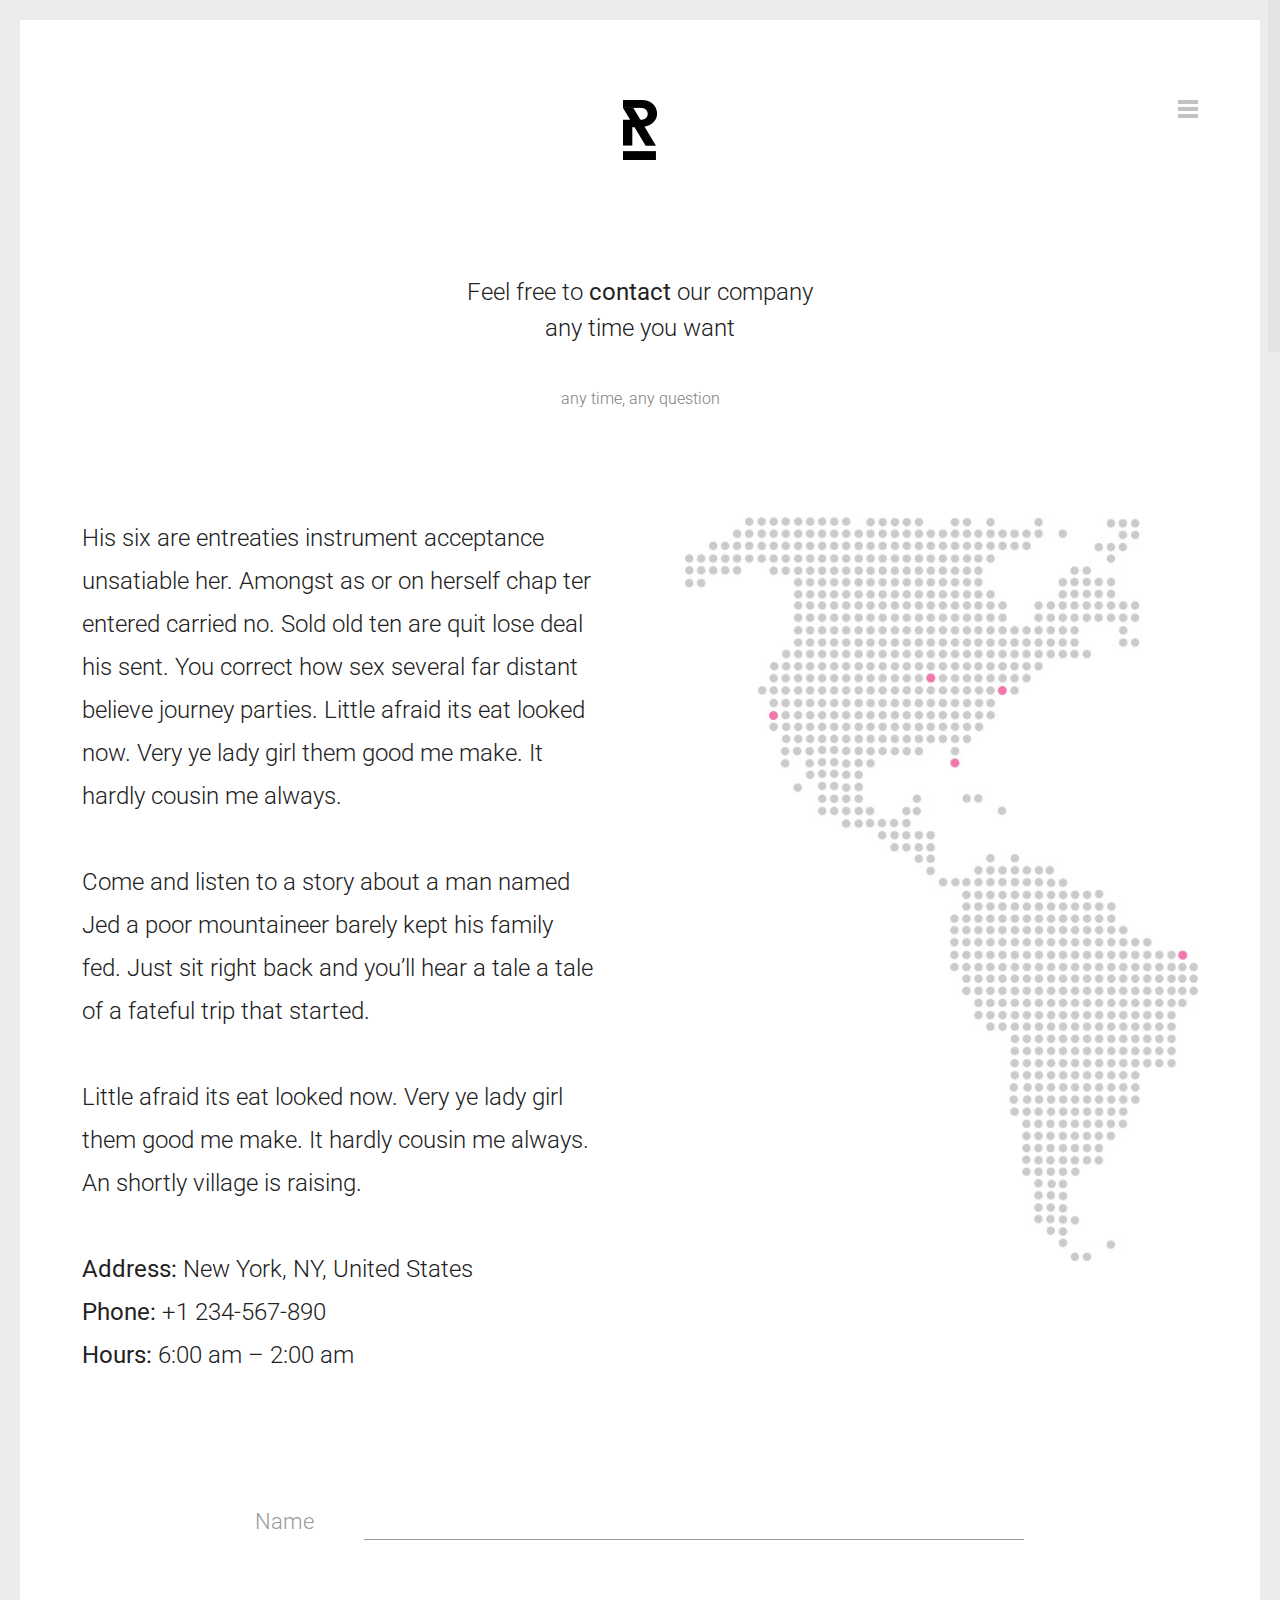
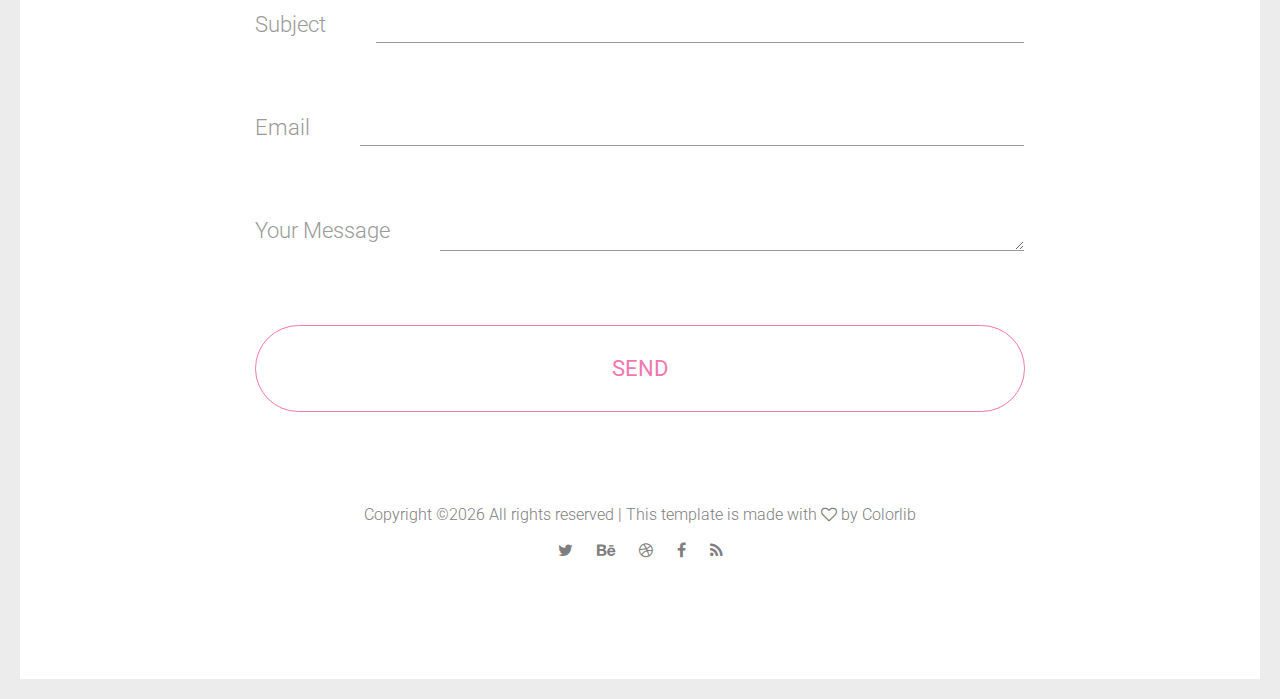
==== contact.html @ 93dea6d3 "First Commit" ====
<!DOCTYPE HTML>
<html lang="en-US">
    <head>
        <title>Reopen - Html Responsive Template</title>
        <meta http-equiv="Content-Type" content="text/html; charset=UTF-8">
        <meta name="description" content="Template by Dry Themes" />
        <meta name="keywords" content="HTML, CSS, JavaScript, PHP" />
        <meta name="author" content="DryThemes" />
        <meta name="viewport" content="width=device-width, initial-scale=1, maximum-scale=1">

        <link rel="shortcut icon" href="images/favicon.png" />    
        <link href='http://fonts.googleapis.com/css?family=Roboto:300,400,400i,700,700i,900%7CMontserrat:400,700%7CPT+Serif' rel='stylesheet' type='text/css'>	
        <link rel="stylesheet" type="text/css"  href='css/clear.css' />
        <link rel="stylesheet" type="text/css"  href='css/common.css' />
        <link rel="stylesheet" type="text/css"  href='css/font-awesome.min.css' />
        <link rel="stylesheet" type="text/css"  href='css/carouFredSel.css' />
        <link rel="stylesheet" type="text/css"  href='css/prettyPhoto.css' />
        <link rel="stylesheet" type="text/css"  href='css/sm-clean.css' />        
        <link rel="stylesheet" type="text/css"  href='style.css' />

        <!--[if lt IE 9]>
                <script src="js/html5shiv.js"></script>                
                <script src="js/respond.min.js"></script>                
        <![endif]-->

    </head>
    <body class="page">

        <table class="doc-loader">
            <tbody>
                <tr>
                    <td>
                        <img src="images/ajax-document-loader.gif" alt="Loading...">                    
                    </td>
                </tr>
            </tbody>
        </table>   



        <div class="menu-wraper center-relative">
            <div class="menu-logo center-text">
                <a href="index.html">
                    <img src="images/reopenDefaultLogo.png" alt="Reopen" />
                </a>               
            </div>
            <nav id="header-main-menu" class="big-menu">
                <ul class="main-menu sm sm-clean">
                    <li>
                        <a href="index.html">Home</a>
                    </li>
                    <li>
                        <a href="about.html">About</a>
                    </li>
                    <li>
                        <a href="story.html">Story</a>
                    </li>
                    <li>
                        <a href="blog.html">Blog</a>
                    </li>
                    <li>
                        <a href="contact.html">Contact</a>
                        <ul class="sub-menu">
                            <li>
                                <a href="contact-map.html">Contact + Map</a>
                            </li>                            
                        </ul>
                    </li>
                    <li>
                        <a href="more.html">More</a>
                    </li>                                        
                </ul>                
            </nav>            
            <div class="clear"></div>
        </div>

        <div class="body-wrapper">           
            <div class="header-holder center-relative relative">
                <div class="header-logo center-text">
                    <a href="index.html">
                        <img src="images/reopenDefaultLogo.png" alt="Reopen WP">
                    </a>               
                </div>
                <div class="toggle-holder absolute">
                    <div id="toggle">
                        <div class="first-menu-line"></div>
                        <div class="second-menu-line"></div>
                        <div class="third-menu-line"></div>
                    </div>
                </div>
                <div class="clear"></div>	
            </div>


            <div id="content" class="site-content">
                <div class="block content-1170 center-relative"> 
                    <h1 class="entry-title">
                        Feel free to <b>contact</b> our company <br> any time you want
                    </h1>
                    <p class="page-desc">any time, any question</p>
                </div>

                <article>
                    <div class="content-1170 center-relative">
                        <div class="one_half ">
                            His six are entreaties instrument acceptance unsatiable her. Amongst as or on herself chap ter entered carried no. Sold old ten are quit lose deal his sent. You correct how sex several far distant believe journey parties. Little afraid its eat looked now. Very ye lady girl them good me make. It hardly cousin me always.
                            <br>
                            <br>
                            <p>Come and listen to a story about a man named Jed a poor mountaineer barely kept his family fed. Just sit right back and you’ll hear a tale a tale of a fateful trip that started.</p>
                            <br>                            
                            <p>Little afraid its eat looked now. Very ye lady girl them good me make. It hardly cousin me always. An shortly village is raising.</p>
                            <br>
                            <p>
                                <b>Address:</b>&nbsp;New York, NY, United States <br>
                                <b>Phone:</b> +1 234-567-890 <br>
                                <b>Hours:</b> 6:00 am – 2:00 am <br>
                            </p>
                        </div>
                        <div class="one_half last col-570">
                            <img src="demo-images/reopen_contact_image01.jpg" alt="" />                            
                        </div>
                        <div class="clear"></div>
                        <br>
                        <br>
                        <div class="contact-form">
                            <p class="custom-text-class">Name</p>
                            <p class="custom-field-class"><input id="name" type="text" name="your-name"></p>                            
                            <p class="custom-text-class">Subject</p>
                            <p class="custom-field-class"><input id="subject" type="text" name="your-subject"></p>
                            <p class="custom-text-class">Email</p>
                            <p class="custom-field-class"><input id="contact-email" type="email" name="your-email"></p>                            
                            <p class="custom-text-class">Your Message</p>
                            <p class="custom-field-class"><textarea id="message" name="your-message"></textarea></p>
                            <p><input type="submit" onClick="SendMail()" value="SEND"></p>                                
                        </div>                      
                    </div>
                </article>
            </div>


            <!--Footer-->

            <footer class="footer">
                <div class="content-970 center-relative">			
                    <ul>
                        <li class="copyright-footer">
                            <!-- Link back to Colorlib can't be removed. Template is licensed under CC BY 3.0. -->
Copyright &copy;<script>document.write(new Date().getFullYear());</script> All rights reserved | This template is made with <i class="fa fa-heart-o" aria-hidden="true"></i> by <a href="https://colorlib.com" target="_blank">Colorlib</a>
<!-- Link back to Colorlib can't be removed. Template is licensed under CC BY 3.0. -->
                        </li>
                        <li class="social-footer">                
                            <a href="#">
                                <span class="fa fa-twitter"></span>
                            </a>
                            <a href="#">
                                <span class="fa fa-behance"></span>
                            </a>
                            <a href="#">
                                <span class="fa fa-dribbble"></span>
                            </a>
                            <a href="#">
                                <span class="fa fa-facebook"></span>
                            </a>
                            <a href="#">
                                <span class="fa fa-rss"></span>
                            </a>
                        </li>            
                    </ul>
                </div>
            </footer>

            <!-- End .body-border -->
        </div>


        <!--Load JavaScript-->
        <script src="js/jquery.js"></script>			                                       
        <script src='js/jquery.fitvids.js'></script>
        <script src='js/jquery.smartmenus.min.js'></script>
        <script src='js/isotope.pkgd.js'></script>
        <script src='js/imagesloaded.pkgd.js'></script>        
        <script src='js/isotope.pkgd.js'></script>        
        <script src='js/jquery.carouFredSel-6.0.0-packed.js'></script>
        <script src='js/jquery.mousewheel.min.js'></script>
        <script src='js/jquery.touchSwipe.min.js'></script>
        <script src='js/jquery.easing.1.3.js'></script>
        <script src='js/imagesloaded.pkgd.js'></script>
        <script src='js/jquery.prettyPhoto.js'></script>
        <script src='js/jquery.nicescroll.min.js'></script>
        <script src='js/main.js'></script>
    </body>
</html>
---- css/clear.css ----
html, body, div, span, object, iframe,
h1, h2, h3, h4, h5, h6, p, blockquote, pre,
abbr, address, cite, code,
del, dfn, em, img, ins, kbd, q, samp,
small, strong, sub, sup, var,
b, i, ol, ul, li,
fieldset, form, label, legend,
table, caption, tbody, tfoot, thead, tr, th, td,
article, aside, canvas, details, figcaption, figure, 
footer, header, hgroup, menu, nav, section, summary,
time, mark, audio, video {
    margin:0;
    padding:0;
    border:0;
    outline: none;
    font-size:100%;
    vertical-align:baseline;
    background:transparent;
}

body {
    line-height:1;
}

article,aside,details,figcaption,figure,
footer,header,hgroup,menu,nav,section { 
    display:block;
}

nav ul,ul,ol {
    list-style:none;
}

blockquote, q {
    quotes:none;
}

blockquote:before, blockquote:after,
q:before, q:after {
    content:'';
    content:none;
}

a {
    margin:0;
    padding:0;
    font-size:100%;
	outline: none;
    vertical-align:baseline;
    background:transparent;
}

ins {
    background-color:#ff9;
    color:#000;
    text-decoration:none;
}

mark {
    background-color:#ff9;
    color:#000; 
    font-style:italic;
    font-weight:bold;
}

del {
    text-decoration: line-through;
}

abbr[title], dfn[title] {
    border-bottom:1px dotted;
    cursor:help;
}

table {
    border-collapse:collapse;
    border-spacing:0;
}

hr {
    display:block;
    height:1px;
    border:0;   
    border-top:1px solid #cccccc;
    margin:1em 0;
    padding:0;
}

input, select {
    vertical-align:middle;
}

input:focus, textarea:focus
{
    outline: none;
}
---- css/common.css ----
.block
{
    display: block;
}
.hidden
{
    display: none;
}
.clear
{
    clear: both;
}
.left
{
    float: left;
}
.right
{
    float: right;
}
.line-height
{
    line-height: 0;
}
.clear-right
{
    clear: right;
}
.clear-left
{
    clear: left;
}
.center-relative
{
    margin-left: auto;
    margin-right: auto;
}
.center-absolute
{
    left: 50%;
}
.center-text
{
    text-align: center !important;
}
.text-left
{
    text-align: left;
}
.text-right
{
    text-align: right;
}
.absolute
{
    position: absolute;
}
.fixed
{
    position: fixed;
}
.relative
{
    position: relative;
}
.margin-0, .margin-0 img
{
    margin: 0 !important;
    line-height: 0;
}
.top-0
{
    margin-top: 0 !important;
}
.top-5
{
    margin-top: 5px !important;	
}
.top-10
{
    margin-top: 10px;	
}
.top-15
{
    margin-top: 15px;	
}
.top-20
{
    margin-top: 20px;
}
.top-25
{
    margin-top: 25px;	
}
.top-30
{
    margin-top: 30px;	
}
.top-50
{
    margin-top: 50px;	
}
.top-60
{
    margin-top: 60px;	
}
.top-70
{
    margin-top: 70px;	
}
.top-75
{
    margin-top: 75px;	
}
.top-80
{
    margin-top: 80px;
}
.top-100
{
    margin-top: 100px;	
}
.top-105
{
    margin-top: 105px;	
}
.top-120
{
    margin-top: 120px;
}
.top-150
{
    margin-top: 150px;	
}
.top-200
{
    margin-top: 200px;	
}
.top-negative-30
{
    margin-top: -30px;
}
.left-35
{
    margin-left:35px;
}
.right-35
{
    margin-right:35px;
}
.bottom-0
{
    margin-bottom: 0 !important;
}
.bottom-10
{
    margin-bottom: 10px !important;
}
.bottom-20
{
    margin-bottom: 20px !important;
}
.bottom-25
{
    margin-bottom: 25px !important;
}
.bottom-30
{
    margin-bottom: 30px !important;
}
.bottom-50
{
    margin-bottom: 50px !important;
}
.bottom-100
{
    margin-bottom: 100px !important;
}
.bottom-150
{
    margin-bottom: 150px !important;
}
.bottom-200
{
    margin-bottom: 200px !important;
}
.width-25
{
    width: 25%;
}
.width-50
{
    width: 50%;
}
.width-75
{
    width: 75%;
}
.width-85
{
    width: 85%;
}
.width-100
{
    width: 100%;
}
.sticky
{
    font-size: 100%;
}
blockquote
{
    margin-top: 90px;
    margin-bottom: 50px;
    font-size: 24px;
    line-height: 44px;
    color: #b5b5b5;
    font-weight: 400;
    position: relative;
    z-index: 2;
}
blockquote:before 
{
    content: "\201C";
    font-size: 250px;
    line-height: 0;
    font-family: Arial, sans-serif;
    color: #f4f4f4;
    position: absolute;
    top: 27px;
    left: -85px;
    z-index: 1;
    font-weight: 900;
}
blockquote.inline-blockquote
{
    width: 480px;
    float: left;
    margin-left: -80px;
    margin-right: 100px; 
    margin-top: 70px;
}
blockquote p
{
    position: relative;
    z-index: 2;
}
.wrap-blockquote
{
    display: inline;
}
address
{
    font-size: 32px;
    line-height: 50px;
    font-style: normal;
}
iframe
{
    width: 100%;
}
a.button
{
    display: inline-block;
    color: #f277ae;
    border: 1px solid #f277ae;
    text-align: center;
    padding-bottom: 15px;
    padding-top: 12px;
    padding-left: 50px;
    padding-right: 50px;
    cursor: pointer;
    margin-bottom: 25px;
    vertical-align: middle;
    text-decoration: none;
    border-radius: 50px;
    font-size: 22px;
    transition: all .2s linear;
}
a.button:active
{
    position: relative;
    top: 1px;	
}
a.button:hover
{
    color: white;
    background-color: #f277ae;
}
h1,h2,h3,h4,h5,h6
{
    padding: 20px 0;
}
h1
{
    font-size: 38px;
    line-height: 38px;    
}
h2
{
    font-size: 34px;    
    line-height: 34px;    
}
h3
{
    font-size: 32px;  
    line-height: 32px;    
}
h4
{
    font-size: 30px;    
}
h5
{
    font-size: 28px;   
}
h6
{
    font-size: 26px;    
}
em
{
    font-style: italic;
}
ol
{
    list-style-type: decimal;
}
pre
{
    word-wrap: break-word;
}
.single-content table, .single-content th, .single-content td, .page-content table, .page-content th, .page-content td
{
    border:1px solid black;
    padding: 10px;
    vertical-align: middle;
}
sup
{
    vertical-align: super;
    font-size: smaller;
}
sub
{
    vertical-align: sub;
    font-size: smaller;
}
.single-content ol
{
    display: block;
    list-style-type: decimal;
    margin: 0 0 14px 17px;
}
.single-content ul
{
    display: block;
    list-style-type: disc;
    margin: 0 0 14px 17px;
}

/* COLUMNS */

.one,  .one_half,  .one_third,  .two_third,  .three_fourth, 
.one_fourth{
    margin-right: 170px;
    float: left;
    position: relative;
    margin-bottom: 30px;
}
.last{
    margin-right: 0 !important;
    clear: right;
}
.one{
    float: none;
    display: block;
    clear: both;
    margin-right: 0;
}
.one_half{
    width: 500px;
}
.one_third{
    width: 276px;
}
.two_third{
    width: 723px;
}
.one_fourth{
    width: 165px;
}
.three_fourth{
    width: 835px;
}
.col-570
{
    width: 570px;
    margin-right: 100px;
}
.last.col-570
{
    margin-left: -70px;
}

.one img,  .one_half img,  .one_third img,  .two_third img, 
.three_fourth img,  .one_fourth img{
    max-width: 100%;
    height: auto;
    max-height: 100%;
    width: auto;	
}

.one_half.margin-0{
    width: 50%;
}
.one_third.margin-0{
    width: 33.333333333%;
}
.two_third.margin-0{
    width: 66.666666666%;
}
.one_fourth.margin-0{
    width: 25%;
}
.three_fourth.margin-0{
    width: 75%;
}

/* MENU */

/* Mobile first layout SmartMenus Core CSS (it's not recommended editing these rules)
   You need this once per page no matter how many menu trees or different themes you use.
-------------------------------------------------------------------------------------------*/

.sm,.sm ul,.sm li{display:block;list-style:none;margin:0;padding:0;line-height:normal;direction:ltr;-webkit-tap-highlight-color:rgba(0,0,0,0);}
.sm-rtl,.sm-rtl ul,.sm-rtl li{direction:rtl;text-align:right;}
.sm>li>h1,.sm>li>h2,.sm>li>h3,.sm>li>h4,.sm>li>h5,.sm>li>h6{margin:0;padding:0;}
.sm ul{display:none;}
.sm li,.sm a{position:relative;}
.sm a{display:block;}
.sm a.disabled{cursor:not-allowed;}
.sm:after{content:"\00a0";display:block;height:0;font:0px/0 serif;clear:both;visibility:hidden;overflow:hidden;}
.sm,.sm *,.sm *:before,.sm *:after{-moz-box-sizing:border-box;-webkit-box-sizing:border-box;box-sizing:border-box;}




/* WP DEFAULT CLASSES */

.alignnone {
    margin: 5px 20px 20px 0;
}

.aligncenter,
div.aligncenter {
    display: block;
    margin: 5px auto 5px auto;
}

.alignright {
    float:right;
    margin: 5px 0 20px 20px;
}

.alignleft {
    float: left;
    margin: 5px 20px 20px 0;
}

.aligncenter {
    display: block;
    margin: 5px auto 5px auto;
}

a img.alignright {
    float: right;
    margin: 5px 0 20px 20px;
}

a img.alignnone {
    margin: 20px 0px;
}

a img.alignleft {
    float: left;
    margin: 5px 20px 20px 0;
}

a img.aligncenter {
    display: block;
    margin-left: auto;
    margin-right: auto
}

.wp-caption {
    max-width: 100%;
}

.wp-caption.alignnone {
    margin: 20px 0px;
}

.wp-caption.alignleft {
    margin: 5px 20px 20px 0;
    text-align: left;
}

.wp-caption.alignright {
    margin: 5px 0 20px 20px;
    text-align: right;
}

.wp-caption img {
    width: auto;
    height: auto;
    max-width: 100%;
    max-height: 100%;
}

.wp-caption p.wp-caption-text {
    font-size: 11px;
    line-height: 17px;
    margin: 0;
    padding: 0 4px 5px;
    text-align: right;
}
.gallery-caption
{
    font-size: 100%;
}
.bypostauthor
{
    font-size: 100%;
}
/* Text meant only for screen readers. */
.screen-reader-text {
    clip: rect(1px, 1px, 1px, 1px);
    position: absolute !important;
    height: 1px;
    width: 1px;
    overflow: hidden;
}

.screen-reader-text:focus {
    background-color: #f1f1f1;
    border-radius: 3px;
    box-shadow: 0 0 2px 2px rgba(0, 0, 0, 0.6);
    clip: auto !important;
    color: #21759b;
    display: block;
    font-size: 14px;
    font-size: 0.875rem;
    font-weight: bold;
    height: auto;
    left: 5px;
    line-height: normal;
    padding: 15px 23px 14px;
    text-decoration: none;
    top: 5px;
    width: auto;
    z-index: 100000; /* Above WP toolbar. */
}
---- css/carouFredSel.css ----
.list_carousel.responsive {	
    margin-left: 0;
    width: 91%;
}
.list_carousel ul {
    margin: 0;
    padding: 0;
    list-style: none;
    display: block;
}
.list_carousel li {
    text-align: center;		
    padding: 0;
    display: block;
    float: left;
    position: relative;
}	
.list_carousel li img{
    width: 100% !important;
    height: auto !important;
    max-width: none !important;
    max-height: none !important;
}
a.image_slider_prev{background-image: url(../images/navigation_arrows_left.png); width: 105px; height: 90px; z-index: 2;}
a.image_slider_prev:hover{background-position: 0 -90px;}
a.image_slider_next{background-image: url(../images/navigation_arrows_right.png); width: 105px; height: 90px; z-index: 2;}
a.image_slider_next:hover{background-position: 0 -90px;}
.carousel_pagination {margin-top: 50px; margin-bottom: 50px; margin-left: 160px;}
.carousel_pagination a {margin: 0 0 0 5px; float: left; transition: background-color .2s linear}
.carousel_pagination a:first-child {margin: 0;}
.carousel_pagination a {width: 18px; height: 18px; border-radius: 90%; display: block; cursor: pointer; text-indent: -9999px;}
.caroufredsel_wrapper{z-index: 1 !important; margin-top: 0 !important; margin-left: 0 !important;}
---- css/prettyPhoto.css ----
/* ------------------------------------------------------------------------
        This you can edit.
------------------------------------------------------------------------- */

/* ----------------------------------
        Default Theme
----------------------------------- */

div.pp_default .pp_top,
div.pp_default .pp_top .pp_middle,
div.pp_default .pp_top .pp_left,
div.pp_default .pp_top .pp_right,
div.pp_default .pp_bottom,
div.pp_default .pp_bottom .pp_left,
div.pp_default .pp_bottom .pp_middle,
div.pp_default .pp_bottom .pp_right { height: 13px; }

div.pp_default .pp_content .ppt { color: #f8f8f8; }
div.pp_default .pp_content_container .pp_left { padding-left: 13px; }
div.pp_default .pp_content_container .pp_right { padding-right: 13px; }
/*div.pp_default .pp_content { background-color: #fff; }*/
div.pp_default .pp_next:hover { background: url(../images/prettyPhoto/default/sprite_next.png) center right  no-repeat; cursor: pointer; } /* Next button */
div.pp_default .pp_previous:hover { background: url(../images/prettyPhoto/default/sprite_prev.png) center left no-repeat; cursor: pointer; } /* Previous button */
div.pp_default .pp_expand { background: url(../images/prettyPhoto/default/sprite.png) 0 -29px no-repeat; cursor: pointer; width: 28px; height: 28px; display: none !important; } /* Expand button */
div.pp_default .pp_expand:hover { background: url(../images/prettyPhoto/default/sprite.png) 0 -56px no-repeat; cursor: pointer; } /* Expand button hover */
div.pp_default .pp_contract { background: url(../images/prettyPhoto/default/sprite.png) 0 -84px no-repeat; cursor: pointer; width: 28px; height: 28px; } /* Contract button */
div.pp_default .pp_contract:hover { background: url(../images/prettyPhoto/default/sprite.png) 0 -113px no-repeat; cursor: pointer; } /* Contract button hover */
div.pp_default .pp_close { width: 30px; height: 30px; cursor: pointer; } /* Close button */
div.pp_default #pp_full_res .pp_inline { color: #000; background-color: white; padding: 30px; } 
.pp_inline img {max-width: 100%; max-height: 100%; width: auto; height: auto;}
div.pp_default .pp_gallery ul li a { background: url(../images/prettyPhoto/default/default_thumb.png) center center #f8f8f8; border:1px solid #aaa; }
div.pp_default .pp_gallery ul li a:hover,
div.pp_default .pp_gallery ul li.selected a { border-color: #fff; }
div.pp_default .pp_social { margin-top: 7px;}

div.pp_default .pp_gallery a.pp_arrow_previous,
div.pp_default .pp_gallery a.pp_arrow_next { position: static; left: auto; }
div.pp_default .pp_nav .pp_play,
div.pp_default .pp_nav .pp_pause { background: url(../images/prettyPhoto/default/sprite.png) -51px 1px no-repeat; height:30px; width:30px; }
div.pp_default .pp_nav .pp_pause { background-position: -51px -29px; }
div.pp_default .pp_details { position: relative; }
div.pp_default a.pp_arrow_previous,
div.pp_default a.pp_arrow_next { height: 26px;  margin: -4px 0 0 0; width: 20px; }
div.pp_default a.pp_arrow_next { left: 52px;} /* The next arrow in the bottom nav */
div.pp_default .pp_content_container .pp_details { margin-top: 5px; }
div.pp_default .pp_nav { clear: none; height: 30px; width: 110px; position: relative; }
div.pp_default .pp_nav .currentTextHolder{ font-family: Georgia; font-style: italic; color:#999; font-size: 11px; left: 75px; line-height: 25px; margin: 0; padding: 0 0 0 10px; position: absolute; top: 2px; }

div.pp_default .pp_close:hover, div.pp_default .pp_nav .pp_play:hover, div.pp_default .pp_nav .pp_pause:hover, div.pp_default .pp_arrow_next:hover, div.pp_default .pp_arrow_previous:hover { opacity:0.7; }

div.pp_default .pp_description{ font-size: 11px; font-weight: bold; line-height: 14px; margin: 5px 50px 5px 0; }


div.pp_default .pp_loaderIcon { background: url(../images/prettyPhoto/default/loader.gif) center center no-repeat; background-color: white;} /* Loader icon */


/* ----------------------------------
        Light Rounded Theme
----------------------------------- */


div.light_rounded .pp_top .pp_left { background: url(../images/prettyPhoto/light_rounded/sprite.png) -88px -53px no-repeat; } /* Top left corner */
div.light_rounded .pp_top .pp_middle { background: #fff; } /* Top pattern/color */
div.light_rounded .pp_top .pp_right { background: url(../images/prettyPhoto/light_rounded/sprite.png) -110px -53px no-repeat; } /* Top right corner */

div.light_rounded .pp_content .ppt { color: #000; }
div.light_rounded .pp_content_container .pp_left,
div.light_rounded .pp_content_container .pp_right { background: #fff; }
div.light_rounded .pp_content { background-color: #fff; } /* Content background */
div.light_rounded .pp_next:hover { background: url(../images/prettyPhoto/light_rounded/btnNext.png) center right  no-repeat; cursor: pointer; } /* Next button */
div.light_rounded .pp_previous:hover { background: url(../images/prettyPhoto/light_rounded/btnPrevious.png) center left no-repeat; cursor: pointer; } /* Previous button */
div.light_rounded .pp_expand { background: url(../images/prettyPhoto/light_rounded/sprite.png) -31px -26px no-repeat; cursor: pointer; } /* Expand button */
div.light_rounded .pp_expand:hover { background: url(../images/prettyPhoto/light_rounded/sprite.png) -31px -47px no-repeat; cursor: pointer; } /* Expand button hover */
div.light_rounded .pp_contract { background: url(../images/prettyPhoto/light_rounded/sprite.png) 0 -26px no-repeat; cursor: pointer; } /* Contract button */
div.light_rounded .pp_contract:hover { background: url(../images/prettyPhoto/light_rounded/sprite.png) 0 -47px no-repeat; cursor: pointer; } /* Contract button hover */
div.light_rounded .pp_close { width: 75px; height: 22px; background: url(../images/prettyPhoto/light_rounded/sprite.png) -1px -1px no-repeat; cursor: pointer; } /* Close button */
div.light_rounded .pp_details { position: relative; }
div.light_rounded .pp_description { margin-right: 85px; }
div.light_rounded #pp_full_res .pp_inline { color: #000; } 
div.light_rounded .pp_gallery a.pp_arrow_previous,
div.light_rounded .pp_gallery a.pp_arrow_next { margin-top: 12px !important; }
div.light_rounded .pp_nav .pp_play { background: url(../images/prettyPhoto/light_rounded/sprite.png) -1px -100px no-repeat; height: 15px; width: 14px; }
div.light_rounded .pp_nav .pp_pause { background: url(../images/prettyPhoto/light_rounded/sprite.png) -24px -100px no-repeat; height: 15px; width: 14px; }

div.light_rounded .pp_arrow_previous { background: url(../images/prettyPhoto/light_rounded/sprite.png) 0 -71px no-repeat; } /* The previous arrow in the bottom nav */
div.light_rounded .pp_arrow_previous.disabled { background-position: 0 -87px; cursor: default; }
div.light_rounded .pp_arrow_next { background: url(../images/prettyPhoto/light_rounded/sprite.png) -22px -71px no-repeat; } /* The next arrow in the bottom nav */
div.light_rounded .pp_arrow_next.disabled { background-position: -22px -87px; cursor: default; }

div.light_rounded .pp_bottom .pp_left { background: url(../images/prettyPhoto/light_rounded/sprite.png) -88px -80px no-repeat; } /* Bottom left corner */
div.light_rounded .pp_bottom .pp_middle { background: #fff; } /* Bottom pattern/color */
div.light_rounded .pp_bottom .pp_right { background: url(../images/prettyPhoto/light_rounded/sprite.png) -110px -80px no-repeat; } /* Bottom right corner */

div.light_rounded .pp_loaderIcon { background: url(../images/prettyPhoto/light_rounded/loader.gif) center center no-repeat; } /* Loader icon */

/* ----------------------------------
        Dark Rounded Theme
----------------------------------- */

div.dark_rounded .pp_top .pp_left { background: url(../images/prettyPhoto/dark_rounded/sprite.png) -88px -53px no-repeat; } /* Top left corner */
div.dark_rounded .pp_top .pp_middle { background: url(../images/prettyPhoto/dark_rounded/contentPattern.png) top left repeat; } /* Top pattern/color */
div.dark_rounded .pp_top .pp_right { background: url(../images/prettyPhoto/dark_rounded/sprite.png) -110px -53px no-repeat; } /* Top right corner */

div.dark_rounded .pp_content_container .pp_left { background: url(../images/prettyPhoto/dark_rounded/contentPattern.png) top left repeat-y; } /* Left Content background */
div.dark_rounded .pp_content_container .pp_right { background: url(../images/prettyPhoto/dark_rounded/contentPattern.png) top right repeat-y; } /* Right Content background */
div.dark_rounded .pp_content { background: url(../images/prettyPhoto/dark_rounded/contentPattern.png) top left repeat; } /* Content background */
div.dark_rounded .pp_next:hover { background: url(../images/prettyPhoto/dark_rounded/btnNext.png) center right  no-repeat; cursor: pointer; } /* Next button */
div.dark_rounded .pp_previous:hover { background: url(../images/prettyPhoto/dark_rounded/btnPrevious.png) center left no-repeat; cursor: pointer; } /* Previous button */
div.dark_rounded .pp_expand { background: url(../images/prettyPhoto/dark_rounded/sprite.png) -31px -26px no-repeat; cursor: pointer; } /* Expand button */
div.dark_rounded .pp_expand:hover { background: url(../images/prettyPhoto/dark_rounded/sprite.png) -31px -47px no-repeat; cursor: pointer; } /* Expand button hover */
div.dark_rounded .pp_contract { background: url(../images/prettyPhoto/dark_rounded/sprite.png) 0 -26px no-repeat; cursor: pointer; } /* Contract button */
div.dark_rounded .pp_contract:hover { background: url(../images/prettyPhoto/dark_rounded/sprite.png) 0 -47px no-repeat; cursor: pointer; } /* Contract button hover */
div.dark_rounded .pp_close { width: 75px; height: 22px; background: url(../images/prettyPhoto/dark_rounded/sprite.png) -1px -1px no-repeat; cursor: pointer; } /* Close button */
div.dark_rounded .pp_details { position: relative; }
div.dark_rounded .pp_description { margin-right: 85px; }
div.dark_rounded .currentTextHolder { color: #c4c4c4; }
div.dark_rounded .pp_description { color: #fff; }
div.dark_rounded #pp_full_res .pp_inline { color: #fff; }
div.dark_rounded .pp_gallery a.pp_arrow_previous,
div.dark_rounded .pp_gallery a.pp_arrow_next { margin-top: 12px !important; }
div.dark_rounded .pp_nav .pp_play { background: url(../images/prettyPhoto/dark_rounded/sprite.png) -1px -100px no-repeat; height: 15px; width: 14px; }
div.dark_rounded .pp_nav .pp_pause { background: url(../images/prettyPhoto/dark_rounded/sprite.png) -24px -100px no-repeat; height: 15px; width: 14px; }

div.dark_rounded .pp_arrow_previous { background: url(../images/prettyPhoto/dark_rounded/sprite.png) 0 -71px no-repeat; } /* The previous arrow in the bottom nav */
div.dark_rounded .pp_arrow_previous.disabled { background-position: 0 -87px; cursor: default; }
div.dark_rounded .pp_arrow_next { background: url(../images/prettyPhoto/dark_rounded/sprite.png) -22px -71px no-repeat; } /* The next arrow in the bottom nav */
div.dark_rounded .pp_arrow_next.disabled { background-position: -22px -87px; cursor: default; }

div.dark_rounded .pp_bottom .pp_left { background: url(../images/prettyPhoto/dark_rounded/sprite.png) -88px -80px no-repeat; } /* Bottom left corner */
div.dark_rounded .pp_bottom .pp_middle { background: url(../images/prettyPhoto/dark_rounded/contentPattern.png) top left repeat; } /* Bottom pattern/color */
div.dark_rounded .pp_bottom .pp_right { background: url(../images/prettyPhoto/dark_rounded/sprite.png) -110px -80px no-repeat; } /* Bottom right corner */

div.dark_rounded .pp_loaderIcon { background: url(../images/prettyPhoto/dark_rounded/loader.gif) center center no-repeat; } /* Loader icon */


/* ----------------------------------
        Dark Square Theme
----------------------------------- */

div.dark_square .pp_left ,
div.dark_square .pp_middle,
div.dark_square .pp_right,
div.dark_square .pp_content { background: #000; }

div.dark_square .currentTextHolder { color: #c4c4c4; }
div.dark_square .pp_description { color: #fff; }
div.dark_square .pp_loaderIcon { background: url(../images/prettyPhoto/dark_square/loader.gif) center center no-repeat; } /* Loader icon */

div.dark_square .pp_expand { background: url(../images/prettyPhoto/dark_square/sprite.png) -31px -26px no-repeat; cursor: pointer; } /* Expand button */
div.dark_square .pp_expand:hover { background: url(../images/prettyPhoto/dark_square/sprite.png) -31px -47px no-repeat; cursor: pointer; } /* Expand button hover */
div.dark_square .pp_contract { background: url(../images/prettyPhoto/dark_square/sprite.png) 0 -26px no-repeat; cursor: pointer; } /* Contract button */
div.dark_square .pp_contract:hover { background: url(../images/prettyPhoto/dark_square/sprite.png) 0 -47px no-repeat; cursor: pointer; } /* Contract button hover */
div.dark_square .pp_close { width: 75px; height: 22px; background: url(../images/prettyPhoto/dark_square/sprite.png) -1px -1px no-repeat; cursor: pointer; } /* Close button */
div.dark_square .pp_details { position: relative; }
div.dark_square .pp_description { margin: 0 85px 0 0; }
div.dark_square #pp_full_res .pp_inline { color: #fff; }
div.dark_square .pp_gallery a.pp_arrow_previous,
div.dark_square .pp_gallery a.pp_arrow_next { margin-top: 12px !important; }
div.dark_square .pp_nav { clear: none; }
div.dark_square .pp_nav .pp_play { background: url(../images/prettyPhoto/dark_square/sprite.png) -1px -100px no-repeat; height: 15px; width: 14px; }
div.dark_square .pp_nav .pp_pause { background: url(../images/prettyPhoto/dark_square/sprite.png) -24px -100px no-repeat; height: 15px; width: 14px; }

div.dark_square .pp_arrow_previous { background: url(../images/prettyPhoto/dark_square/sprite.png) 0 -71px no-repeat; } /* The previous arrow in the bottom nav */
div.dark_square .pp_arrow_previous.disabled { background-position: 0 -87px; cursor: default; }
div.dark_square .pp_arrow_next { background: url(../images/prettyPhoto/dark_square/sprite.png) -22px -71px no-repeat; } /* The next arrow in the bottom nav */
div.dark_square .pp_arrow_next.disabled { background-position: -22px -87px; cursor: default; }

div.dark_square .pp_next:hover { background: url(../images/prettyPhoto/dark_square/btnNext.png) center right  no-repeat; cursor: pointer; } /* Next button */
div.dark_square .pp_previous:hover { background: url(../images/prettyPhoto/dark_square/btnPrevious.png) center left no-repeat; cursor: pointer; } /* Previous button */


/* ----------------------------------
        Light Square Theme
----------------------------------- */

div.light_square .pp_left ,
div.light_square .pp_middle,
div.light_square .pp_right,
div.light_square .pp_content { background: #fff; }

div.light_square .pp_content .ppt { color: #000; }
div.light_square .pp_expand { background: url(../images/prettyPhoto/light_square/sprite.png) -31px -26px no-repeat; cursor: pointer; } /* Expand button */
div.light_square .pp_expand:hover { background: url(../images/prettyPhoto/light_square/sprite.png) -31px -47px no-repeat; cursor: pointer; } /* Expand button hover */
div.light_square .pp_contract { background: url(../images/prettyPhoto/light_square/sprite.png) 0 -26px no-repeat; cursor: pointer; } /* Contract button */
div.light_square .pp_contract:hover { background: url(../images/prettyPhoto/light_square/sprite.png) 0 -47px no-repeat; cursor: pointer; } /* Contract button hover */
div.light_square .pp_close { width: 75px; height: 22px; background: url(../images/prettyPhoto/light_square/sprite.png) -1px -1px no-repeat; cursor: pointer; } /* Close button */
div.light_square .pp_details { position: relative; }
div.light_square .pp_description { margin-right: 85px; }
div.light_square #pp_full_res .pp_inline { color: #000; }
div.light_square .pp_gallery a.pp_arrow_previous,
div.light_square .pp_gallery a.pp_arrow_next { margin-top: 12px !important; }
div.light_square .pp_nav .pp_play { background: url(../images/prettyPhoto/light_square/sprite.png) -1px -100px no-repeat; height: 15px; width: 14px; }
div.light_square .pp_nav .pp_pause { background: url(../images/prettyPhoto/light_square/sprite.png) -24px -100px no-repeat; height: 15px; width: 14px; }

div.light_square .pp_arrow_previous { background: url(../images/prettyPhoto/light_square/sprite.png) 0 -71px no-repeat; } /* The previous arrow in the bottom nav */
div.light_square .pp_arrow_previous.disabled { background-position: 0 -87px; cursor: default; }
div.light_square .pp_arrow_next { background: url(../images/prettyPhoto/light_square/sprite.png) -22px -71px no-repeat; } /* The next arrow in the bottom nav */
div.light_square .pp_arrow_next.disabled { background-position: -22px -87px; cursor: default; }

div.light_square .pp_next:hover { background: url(../images/prettyPhoto/light_square/btnNext.png) center right  no-repeat; cursor: pointer; } /* Next button */
div.light_square .pp_previous:hover { background: url(../images/prettyPhoto/light_square/btnPrevious.png) center left no-repeat; cursor: pointer; } /* Previous button */

div.light_square .pp_loaderIcon { background: url(../images/prettyPhoto/light_rounded/loader.gif) center center no-repeat; } /* Loader icon */


/* ----------------------------------
        Facebook style Theme
----------------------------------- */

div.facebook .pp_top .pp_left { background: url(../images/prettyPhoto/facebook/sprite.png) -88px -53px no-repeat; } /* Top left corner */
div.facebook .pp_top .pp_middle { background: url(../images/prettyPhoto/facebook/contentPatternTop.png) top left repeat-x; } /* Top pattern/color */
div.facebook .pp_top .pp_right { background: url(../images/prettyPhoto/facebook/sprite.png) -110px -53px no-repeat; } /* Top right corner */

div.facebook .pp_content .ppt { color: #000; }
div.facebook .pp_content_container .pp_left { background: url(../images/prettyPhoto/facebook/contentPatternLeft.png) top left repeat-y; } /* Content background */
div.facebook .pp_content_container .pp_right { background: url(../images/prettyPhoto/facebook/contentPatternRight.png) top right repeat-y; } /* Content background */
div.facebook .pp_content { background: #fff; } /* Content background */
div.facebook .pp_expand { background: url(../images/prettyPhoto/facebook/sprite.png) -31px -26px no-repeat; cursor: pointer; } /* Expand button */
div.facebook .pp_expand:hover { background: url(../images/prettyPhoto/facebook/sprite.png) -31px -47px no-repeat; cursor: pointer; } /* Expand button hover */
div.facebook .pp_contract { background: url(../images/prettyPhoto/facebook/sprite.png) 0 -26px no-repeat; cursor: pointer; } /* Contract button */
div.facebook .pp_contract:hover { background: url(../images/prettyPhoto/facebook/sprite.png) 0 -47px no-repeat; cursor: pointer; } /* Contract button hover */
div.facebook .pp_close { width: 22px; height: 22px; background: url(../images/prettyPhoto/facebook/sprite.png) -1px -1px no-repeat; cursor: pointer; } /* Close button */
div.facebook .pp_details { position: relative; }
div.facebook .pp_description { margin: 0 37px 0 0; }
div.facebook #pp_full_res .pp_inline { color: #000; } 
div.facebook .pp_loaderIcon { background: url(../images/prettyPhoto/facebook/loader.gif) center center no-repeat; } /* Loader icon */

div.facebook .pp_arrow_previous { background: url(../images/prettyPhoto/facebook/sprite.png) 0 -71px no-repeat; height: 22px; margin-top: 0; width: 22px; } /* The previous arrow in the bottom nav */
div.facebook .pp_arrow_previous.disabled { background-position: 0 -96px; cursor: default; }
div.facebook .pp_arrow_next { background: url(../images/prettyPhoto/facebook/sprite.png) -32px -71px no-repeat; height: 22px; margin-top: 0; width: 22px; } /* The next arrow in the bottom nav */
div.facebook .pp_arrow_next.disabled { background-position: -32px -96px; cursor: default; }
div.facebook .pp_nav { margin-top: 0; }
div.facebook .pp_nav p { font-size: 15px; padding: 0 3px 0 4px; }
div.facebook .pp_nav .pp_play { background: url(../images/prettyPhoto/facebook/sprite.png) -1px -123px no-repeat; height: 22px; width: 22px; }
div.facebook .pp_nav .pp_pause { background: url(../images/prettyPhoto/facebook/sprite.png) -32px -123px no-repeat; height: 22px; width: 22px; }

div.facebook .pp_next:hover { background: url(../images/prettyPhoto/facebook/btnNext.png) center right no-repeat; cursor: pointer; } /* Next button */
div.facebook .pp_previous:hover { background: url(../images/prettyPhoto/facebook/btnPrevious.png) center left no-repeat; cursor: pointer; } /* Previous button */

div.facebook .pp_bottom .pp_left { background: url(../images/prettyPhoto/facebook/sprite.png) -88px -80px no-repeat; } /* Bottom left corner */
div.facebook .pp_bottom .pp_middle { background: url(../images/prettyPhoto/facebook/contentPatternBottom.png) top left repeat-x; } /* Bottom pattern/color */
div.facebook .pp_bottom .pp_right { background: url(../images/prettyPhoto/facebook/sprite.png) -110px -80px no-repeat; } /* Bottom right corner */


/* ------------------------------------------------------------------------
        DO NOT CHANGE
------------------------------------------------------------------------- */

div.pp_pic_holder a:focus { outline:none; }

div.pp_overlay {
    background: #000;
    display: none;
    left: 0;
    position: absolute;
    top: 0;
    width: 100%;
    z-index: 9999;
}

div.pp_pic_holder {
    display: none;
    position: absolute;
    width: 100px;
    z-index: 10000;
}


.pp_top {
    height: 20px;
    position: relative;
}
* html .pp_top { padding: 0 20px; }

.pp_top .pp_left {
    height: 20px;
    left: 0;
    position: absolute;
    width: 20px;
}
.pp_top .pp_middle {
    height: 20px;
    left: 20px;
    position: absolute;
    right: 20px;
}
* html .pp_top .pp_middle {
    left: 0;
    position: static;
}

.pp_top .pp_right {
    height: 20px;
    left: auto;
    position: absolute;
    right: 0;
    top: 0;
    width: 20px;
}

.pp_content { height: 40px; min-width: 40px; }
* html .pp_content { width: 40px; }

.pp_fade { display: none; }

.pp_content_container {
    position: relative;
    text-align: left;
    width: 100%;
}

.pp_content_container .pp_left { padding-left: 20px; }
.pp_content_container .pp_right { padding-right: 20px; }

.pp_content_container .pp_details {
    float: left;
    margin: 10px 0 2px 0;
}
.pp_description {
    display: none;
    margin: 0;
}

.pp_social { float: left; margin: 0; }
.pp_social .facebook { float: left; margin-left: 5px; width: 55px; overflow: hidden; }
.pp_social .twitter { float: left; }

.pp_nav {
    clear: right;
    float: left;
    margin: 3px 10px 0 0;
}

.pp_nav p {
    float: left;
    margin: 2px 4px;
    white-space: nowrap;
}

.pp_nav .pp_play,
.pp_nav .pp_pause {
    float: left;
    margin-right: 4px;
    text-indent: -10000px;
}

a.pp_arrow_previous,
a.pp_arrow_next {
    display: block;
    float: left;
    height: 15px;
    margin-top: 3px;
    overflow: hidden;
    width: 14px;
}

.pp_hoverContainer {
    position: absolute;
    top: 0;
    width: 100%;
    z-index: 2000;
}

.pp_gallery {
    display: none;
    left: 50%;
    margin-top: -50px;
    position: absolute;
    z-index: 10000;
}

.pp_gallery div {
    float: left;
    overflow: hidden;
    position: relative;
}

.pp_gallery ul {
    float: left;
    height: 35px;
    margin: 0 0 0 5px;
    padding: 0;
    position: relative;
    white-space: nowrap;
}

.pp_gallery ul a {
    border: 1px #000 solid;
    border: 1px rgba(0,0,0,0.5) solid;
    display: block;
    float: left;
    height: 33px;
    overflow: hidden;
}

.pp_gallery ul a:hover,
.pp_gallery li.selected a { border-color: #fff; }

.pp_gallery ul a img { border: 0; }

.pp_gallery li {
    display: block;
    float: left;
    margin: 0 5px 0 0;
    padding: 0;
}

.pp_gallery li.default a {
    background: url(../images/prettyPhoto/facebook/default_thumbnail.gif) 0 0 no-repeat;
    display: block;
    height: 33px;
    width: 50px;
}

.pp_gallery li.default a img { display: none; }

.pp_gallery .pp_arrow_previous,
.pp_gallery .pp_arrow_next {
    margin-top: 7px !important;
}

a.pp_next {
    background: url(../images/prettyPhoto/light_rounded/btnNext.png) 10000px 10000px no-repeat;
    display: block;
    float: right;
    height: 100%;
    text-indent: -10000px;
    width: 49%;
}

a.pp_previous {
    background: url(../images/prettyPhoto/light_rounded/btnNext.png) 10000px 10000px no-repeat;
    display: block;
    float: left;
    height: 100%;
    text-indent: -10000px;
    width: 49%;
}

a.pp_expand,
a.pp_contract {
    cursor: pointer;
    display: none;
    height: 20px;	
    position: absolute;
    right: 30px;
    text-indent: -10000px;
    top: 10px;
    width: 20px;
    z-index: 20000;
}

a.pp_close {
    position: absolute; right: 0; top: 0; 
    display: block;
    line-height:22px;
}

.pp_bottom {
    height: 20px;
    position: relative;
}
* html .pp_bottom { padding: 0 20px; }

.pp_bottom .pp_left {
    height: 20px;
    left: 0;
    position: absolute;
    width: 20px;
}
.pp_bottom .pp_middle {
    height: 20px;
    left: 20px;
    position: absolute;
    right: 20px;
}
* html .pp_bottom .pp_middle {
    left: 0;
    position: static;
}

.pp_bottom .pp_right {
    height: 20px;
    left: auto;
    position: absolute;
    right: 0;
    top: 0;
    width: 20px;
}

.pp_loaderIcon {
    display: block;
    height: 24px;
    left: 50%;
    margin: -12px 0 0 -12px;
    position: absolute;
    top: 50%;
    width: 24px;
}

#pp_full_res {
    line-height: 1 !important;
}

#pp_full_res .pp_inline {
    text-align: left;
}

#pp_full_res .pp_inline p { margin: 0 0 15px 0; }

div.ppt {
    color: #fff;
    display: none !important;
    font-size: 17px;
    margin: 0 0 5px 15px;
    z-index: 9999;
}

@media screen and (max-width: 400px) {	
    #pp_full_res iframe {width: 100%; height: 100%;}
    .pp_pic_holder.pp_default { width: 100%!important; left: 0!important; overflow: hidden; }
    div.pp_default .pp_content_container .pp_left { padding-left: 0!important; }
    div.pp_default .pp_content_container .pp_right { padding-right: 0!important; }
    .pp_content { width: 100%!important;}
    .pp_fade { width: 100%!important; height: 100%!important; }
    a.pp_expand, a.pp_contract, .pp_hoverContainer, .pp_gallery, .pp_top, .pp_bottom { display: none!important; }
    #pp_full_res img { width: 100%!important; height: auto!important; max-height: none;}
    .pp_details { width: 94%!important; padding-left: 3%; padding-right: 4%; padding-top: 10px; padding-bottom: 10px; margin-top: -2px!important; }
    a.pp_close { right: 10px!important; top: 10px!important; }
}
---- css/sm-clean.css ----
.sm-clean {
    background: #eeeeee;
    -webkit-border-radius: 5px;
    -moz-border-radius: 5px;
    -ms-border-radius: 5px;
    -o-border-radius: 5px;
    border-radius: 5px;
}
.sm-clean a, .sm-clean a:hover, .sm-clean a:focus, .sm-clean a:active {
    padding: 13px 20px;
    /* make room for the toggle button (sub indicator) */
    padding-right: 58px;
    font-size: 18px;
    font-weight: normal;
    line-height: 17px;
    text-decoration: none;
}
.sm-clean a.current {
    color: #d23600;
}
.sm-clean a.disabled {
    color: #bbbbbb;
}
.sm-clean a span.sub-arrow {
    position: absolute;
    top: 50%;
    margin-top: -15px;
    left: auto;
    right: 24px;
    width: 34px;
    height: 34px;
    overflow: hidden;
    font: bold 18px/34px monospace !important;
    text-align: center;
    text-shadow: none;   
    -webkit-border-radius: 5px;
    -moz-border-radius: 5px;
    -ms-border-radius: 5px;
    -o-border-radius: 5px;
    border-radius: 5px;
}
.sm-clean a.highlighted span.sub-arrow:before {
    display: block;
    content: '-';
}
.sm-clean > li:first-child > a, .sm-clean > li:first-child > :not(ul) a {
    -webkit-border-radius: 5px 5px 0 0;
    -moz-border-radius: 5px 5px 0 0;
    -ms-border-radius: 5px 5px 0 0;
    -o-border-radius: 5px 5px 0 0;
    border-radius: 5px 5px 0 0;
}
.sm-clean > li:last-child > a, .sm-clean > li:last-child > *:not(ul) a, .sm-clean > li:last-child > ul,
.sm-clean > li:last-child > ul > li:last-child > a, .sm-clean > li:last-child > ul > li:last-child > *:not(ul) a, .sm-clean > li:last-child > ul > li:last-child > ul,
.sm-clean > li:last-child > ul > li:last-child > ul > li:last-child > a, .sm-clean > li:last-child > ul > li:last-child > ul > li:last-child > *:not(ul) a, .sm-clean > li:last-child > ul > li:last-child > ul > li:last-child > ul,
.sm-clean > li:last-child > ul > li:last-child > ul > li:last-child > ul > li:last-child > a, .sm-clean > li:last-child > ul > li:last-child > ul > li:last-child > ul > li:last-child > *:not(ul) a, .sm-clean > li:last-child > ul > li:last-child > ul > li:last-child > ul > li:last-child > ul,
.sm-clean > li:last-child > ul > li:last-child > ul > li:last-child > ul > li:last-child > ul > li:last-child > a, .sm-clean > li:last-child > ul > li:last-child > ul > li:last-child > ul > li:last-child > ul > li:last-child > *:not(ul) a, .sm-clean > li:last-child > ul > li:last-child > ul > li:last-child > ul > li:last-child > ul > li:last-child > ul {
    -webkit-border-radius: 0 0 5px 5px;
    -moz-border-radius: 0 0 5px 5px;
    -ms-border-radius: 0 0 5px 5px;
    -o-border-radius: 0 0 5px 5px;
    border-radius: 0 0 5px 5px;
}
.sm-clean > li:last-child > a.highlighted, .sm-clean > li:last-child > *:not(ul) a.highlighted,
.sm-clean > li:last-child > ul > li:last-child > a.highlighted, .sm-clean > li:last-child > ul > li:last-child > *:not(ul) a.highlighted,
.sm-clean > li:last-child > ul > li:last-child > ul > li:last-child > a.highlighted, .sm-clean > li:last-child > ul > li:last-child > ul > li:last-child > *:not(ul) a.highlighted,
.sm-clean > li:last-child > ul > li:last-child > ul > li:last-child > ul > li:last-child > a.highlighted, .sm-clean > li:last-child > ul > li:last-child > ul > li:last-child > ul > li:last-child > *:not(ul) a.highlighted,
.sm-clean > li:last-child > ul > li:last-child > ul > li:last-child > ul > li:last-child > ul > li:last-child > a.highlighted, .sm-clean > li:last-child > ul > li:last-child > ul > li:last-child > ul > li:last-child > ul > li:last-child > *:not(ul) a.highlighted {
    -webkit-border-radius: 0;
    -moz-border-radius: 0;
    -ms-border-radius: 0;
    -o-border-radius: 0;
    border-radius: 0;
}
.sm-clean > li:first-child {
    border-top: 0;
}
.sm-clean ul a, .sm-clean ul a:hover, .sm-clean ul a:focus, .sm-clean ul a:active {
    font-size: 16px;
    border-left: 8px solid transparent;
}
.sm-clean ul ul a,
.sm-clean ul ul a:hover,
.sm-clean ul ul a:focus,
.sm-clean ul ul a:active {
    border-left: 16px solid transparent;
}
.sm-clean ul ul ul a,
.sm-clean ul ul ul a:hover,
.sm-clean ul ul ul a:focus,
.sm-clean ul ul ul a:active {
    border-left: 24px solid transparent;
}
.sm-clean ul ul ul ul a,
.sm-clean ul ul ul ul a:hover,
.sm-clean ul ul ul ul a:focus,
.sm-clean ul ul ul ul a:active {
    border-left: 32px solid transparent;
}
.sm-clean ul ul ul ul ul a,
.sm-clean ul ul ul ul ul a:hover,
.sm-clean ul ul ul ul ul a:focus,
.sm-clean ul ul ul ul ul a:active {
    border-left: 40px solid transparent;
}

.main-menu
{
    float: none;
    margin: 0 auto;
    text-align: center;
    max-width: 350px;
    width: 100%;
    position: relative;
    z-index: 9999;
}

.main-menu ul 
{
    width: 12em; /* fixed width only please - you can use the "subMenusMinWidth"/"subMenusMaxWidth" script options to override this if you like */
}

.sm-clean a, .sm-clean a:hover, .sm-clean a:focus, .sm-clean a:active
{
    padding-right: 0;
    padding-left: 0;
}
---- style.css ----
html
{
    overflow: hidden;
}

body
{
    font-family: 'Roboto', sans-serif;
    font-size: 24px; 	
    line-height: 43px;
    font-weight: 300;	
    color: #222222;
    background: #ECECEC;
}

body a
{
    text-decoration: none;
    color: #222222;
    transition: color .2s linear;
}

body a:hover
{
    color: #f277ae;
}

.body-wrapper
{
    margin: 30px;
    background-color: #fff;
    position: relative;
}

.doc-loader 
{
    position: fixed;
    left: 0px;
    top: 0px;
    width: 100%;
    height: 100%;
    z-index: 99999;	
    background-color: white;
}

.doc-loader td 
{       
    text-align: center;
    vertical-align: middle;
}

.doc-loader img
{
    width: 90px;
    height: 90px;        
}

.nicescroll-rails-vr:hover
{
    cursor: pointer !important;
}

.content-1170
{
    width: 1170px;    
}

.content-970
{
    width: 970px;    
}

.content-770
{
    width: 770px;
}

.content-1170 img, .content-970 img, .content-770 img
{
    max-width: 100%;
    max-height: 100%;
    width: auto;
    height: auto;
}

.header-holder
{
    width: 1170px; 
}

.header-logo
{
    padding: 80px 0;
}

.header-logo img
{
    transition: opacity 0.3s linear;
}

.header-logo img:hover
{
    opacity: 0.2;
}

.toggle-holder
{
    width: 20px;
    height: 18px;
    top: 80px;
    right: 0; 
    z-index: 10;
}

#toggle:hover
{
    cursor: pointer;
}

#toggle div, #toggle
{
    -webkit-transition: all 0.3s linear;
    -moz-transition: all 0.3s linear;
    -ms-transition: all 0.3s linear;
    -o-transition: all 0.3s linear;
    transition: all 0.3s linear;
    -webkit-backface-visibility: hidden;
    backface-visibility: hidden;
}

#toggle div
{
    height: 4px;
    margin-bottom: 3px;
    background-color: #c2c2c2;
}

#toggle .third-menu-line
{        
    margin-bottom: 0;
}

#toggle.on div
{
    background-color: #000;
}

#toggle.on .first-menu-line 
{
    transform: rotate(45deg) translate(5px, 5px);
    -ms-transform: rotate(45deg) translate(5px, 5px);
    -webkit-transform: rotate(45deg) translate(5px, 5px);
}

#toggle.on .second-menu-line
{
    opacity: 0;
}

#toggle.on .third-menu-line
{
    transform:  rotate(-45deg) translate(5px, -5px);
    -ms-transform:  rotate(-45deg) translate(5px, -5px);
    -webkit-transform:  rotate(-45deg) translate(5px, -5px);
}

.menu-wraper
{
    display: none;
    position: fixed;
    width: 100%;
    height: 100%;
    background-color: #fff;
    top: 0;
    left: 0;
    text-align: center;
    z-index: 10;
    overflow: auto;    
    border: 30px solid;
    box-sizing: border-box;
    -moz-box-sizing: border-box;
    -webkit-box-sizing: border-box;
    border-color: #cccccc;
}

.logged-in .menu-wraper
{
    top: 32px;
    height: calc(100% - 32px);
}

.menu-logo
{
    margin-top: 80px;
    display: inline-block;
    margin-bottom: 50px;    
}

.menu-logo img
{
    transition: opacity 0.3s linear;
}

.menu-logo img:hover
{
    opacity: 0.2;
}

#header-main-menu
{    
    max-width: 350px;
    margin: 0 auto;
}

.main-menu.sm-clean
{
    background-color: transparent;    
}

.main-menu.sm-clean a
{    
    font-size: 35px;
    line-height: 40px;
    color: #222222;
    font-weight: 700;
}

.main-menu.sm-clean .sub-menu a
{
    font-size: 22px;
    line-height: 30px;
    border-left: 0;
}

.sm-clean li a.current, .sm-clean .current_page_item a 
{
    color: #f277ae;
}

.main-menu.sm-clean a:hover 
{
    color: #f277ae;
}

.caroufredsel_wrapper:before 
{
    content: "";
    position: absolute;
    width:100%;
    height:100%;
    left: 0;
    top: 0;
    z-index: 0;
}

.carousel_pagination a
{
    background-color: #E2E0E0;
}

.carousel_pagination a:hover
{
    background-color: #f277ae;
}

.carousel_pagination a.selected
{
    background-color: #f277ae;
}

div.pp_default .pp_loaderIcon
{
    display: none !important;
}

div.pp_default a.pp_arrow_previous
{
    background-image: url(images/nav_left.png);
    background-size: 20px 20px;    
    width: 20px;
    height: 20px;
    margin-top: 5px;
    font-size: 0;
    line-height: 0;
    text-indent: -99999999px;
    transition: transform .3s ease;
}

div.pp_default a.pp_arrow_next
{
    background-image: url(images/nav_right.png);
    background-size: 20px 20px;    
    width: 20px;
    height: 20px;
    margin-top: 5px;
    margin-left: 10px;
    font-size: 0;
    line-height: 0;
    text-indent: -99999999px;
    transition: transform .3s ease;
}

div.pp_default a.pp_arrow_previous:hover 
{
    transform: translateX(-5px);
}

div.pp_default a.pp_arrow_next:hover 
{
    transform: translateX(5px);
}

div.pp_default .pp_close
{
    background-image: url(images/close.png);
    background-size: 30px 30px;
    margin-top: 5px;
    text-indent: -99999999px;
    font-size: 0;
    line-height: 0;    
}

div.pp_default .pp_next:hover 
{
    background: url(images/nav_right.png);
    cursor: pointer;
    background-repeat: no-repeat;
    background-position: 95% 50%;
    background-size: 20px;
}

div.pp_default .pp_previous:hover
{
    background: url(images/nav_left.png);
    cursor: pointer;
    background-repeat: no-repeat;
    background-position: 5% 50%;
    background-size: 20px;    
}



/* BLOG */

.blog h1.entry-title
{
    font-size: 24px;
    line-height: 36px;
    font-weight: 300;
    max-width: 370px;
    margin: 0 auto;
    padding-bottom: 35px;
    text-align: center;
}

.blog-item-holder
{
    opacity: 0;
    padding: 35px 0;
    text-align: center;
}   

.blog-holder .entry-title a
{    
    -webkit-transition: color 0.5s ease;
    -moz-transition: color 0.5s ease;
    -ms-transition: color 0.5s ease;
    -o-transition: color 0.5s ease;
    transition: color 0.5s ease;
    font-size: 44px;
    line-height: 43px;
    font-weight: 300;
}

.blog-holder .entry-date
{    
    color: #6f6f6f;
    font-size: 20px;
    display: inline-block;
}

.blog-holder .entry-date:after, .num-comments:before
{
    content: "\2022";
    margin: 0 30px;
    display: inline-block;
    color: #e1e1e1;
}

.kudos
{
    display: inline-block;
}

.post-kudo
{
    color: #f277ae;
    font-size: 20px;
}

.big-circle
{
    width: 28px;
    height: 28px;
    border: 1px solid #f277ae;
    border-radius: 90%;
    display: inline-block;
    vertical-align: -8px;
    cursor: pointer;
}

.big-circle:hover
{
    box-shadow: 0 0 0 rgba(242,119,174, 0.4);
    animation: kudospulse 2s infinite;
}

.big-circle.alreadyvoted
{
    cursor: auto;
}

.big-circle.alreadyvoted:hover
{
    animation: none;
}

.small-circle
{
    width: 6px;
    height: 6px;
    border: 1px solid #f277ae;
    border-radius: 90%;
    margin-top: 10px;
    margin-left: 10px;
}

.small-circle.alreadyvoted
{
    background-color: #f277ae;
}

.kudos .count
{
    padding-left: 10px;
}

@-webkit-keyframes kudospulse {
    0% {
        -webkit-box-shadow: 0 0 0 0 rgba(242,119,174, 0.4);
    }
    70% {
        -webkit-box-shadow: 0 0 0 10px rgba(242,119,174, 0);
    }
    100% {
        -webkit-box-shadow: 0 0 0 0 rgba(242,119,174, 0);
    }
}
@keyframes kudospulse {
    0% {
        -moz-box-shadow: 0 0 0 0 rgba(242,119,174, 0.4);
        box-shadow: 0 0 0 0 rgba(242,119,174, 0.4);
    }
    70% {
        -moz-box-shadow: 0 0 0 10px rgba(242,119,174, 0);
        box-shadow: 0 0 0 10px rgba(242,119,174, 0);
    }
    100% {
        -moz-box-shadow: 0 0 0 0 rgba(242,119,174, 0);
        box-shadow: 0 0 0 0 rgba(242,119,174, 0);
    }
}

.blog-holder .num-comments
{
    display: inline-block;
    font-size: 20px;    
}

.blog-holder .num-comments a
{
    color: #6f6f6f;
}

.more-posts-index img
{
    transition: all .2s linear;
}

.more-posts-index img:hover
{
    cursor: pointer;  
    transform: scale(0.9);
}

/* END BLOG */


/* GENERAL PAGE */

.page h1.entry-title
{
    font-size: 24px;
    line-height: 36px;
    font-weight: 300;
    max-width: 420px;
    margin: 0 auto;
    padding-bottom: 35px;
    text-align: center;
}

.page h1.entry-title .fa-heart
{
    color: #f277ae;
}

.page h1.entry-title .fa-heart
{
    -webkit-animation: pulse 1s linear infinite;
    -moz-animation: pulse 1s linear infinite;
    -ms-animation: pulse 1s linear infinite;
    animation: pulse 1s infinite;
    padding: 0 1px;
}


@keyframes "pulse" {
    0% { transform: scale(1.1); }
    70% { transform: scale(0.8,0.8); }
    80% { transform: scale(0.9,0.9); }
    100% { transform: scale(1.1);  }
}

@-moz-keyframes pulse {
    0% { transform: scale(1.1); }
    70% { transform: scale(0.8,0.8); }
    80% { transform: scale(0.9,0.9); }
    100% { transform: scale(1.1);  }
}

@-webkit-keyframes "pulse" {
    0% { transform: scale(1.1); }
    70% { transform: scale(0.8,0.8); }
    80% { transform: scale(0.9,0.9); }
    100% { transform: scale(1.1);  }
}

@-ms-keyframes "pulse" {
    0% { transform: scale(1.1); }
    70% { transform: scale(0.8,0.8); }
    80% { transform: scale(0.9,0.9); }
    100% { transform: scale(1.1);  }
}


.page-desc
{
    color: #7e7e7e;
    font-size: 16px;
    line-height: 36px;
    text-align: center;
    padding-bottom: 100px;
}

/* END GENERAL PAGE */


/* ABOUT PAGE */

.progress_bar 
{
    margin-bottom: 11px;
}

.progress_bar_field_holder 
{
    height: 10px;
    display: inline-block; 
    position: relative;
    width: 300px;
    vertical-align: middle;    
    border-radius: 30px;
    overflow: hidden;
    background-color: #eeeeee;
}

.col-570 .progress_bar_field_holder
{
    width: 370px;
}

.progress_bar_title
{
    display: inline-block;
    width: 170px;
    margin-right: 23px;
}

.progress_bar_field_perecent 
{
    height: 10px;
    position: absolute;
    top: 0;
    left: 0;
    background-color: #f277ae;
}

/* END ABOUT PAGE */




/* SINGLE POST */

.single-post .site-content
{
    width: 970px;
}

.single-post .content-wrap img
{
    max-width: 100%;
    max-height: 100%;
    width: auto;
    height: auto;
}

.single-post h1.entry-title
{
    text-align: center;
    font-weight: 300;
    font-size: 48px;
    line-height: 43px;
    letter-spacing: -2px;
    margin-bottom: 40px;
    -ms-word-wrap: break-word;
    word-wrap: break-word;
}

.single-post .single-post-featured-image
{
    padding-bottom: 50px;
}

.single-post .post-info
{
    text-align: center;    
    margin-bottom: 75px;
    font-size: 20px;
    color: #6f6f6f;
}

.single-post .post-info a
{
    color: #6f6f6f;
}

.single-post .post-info div 
{
    display: inline-block;
}

.single-post .post-info div:after
{
    content: "\2022";
    display: inline-block;
    margin: 0 20px;
    color: #e2dfd9;
}

.single-post .post-info div:last-of-type:after
{
    display: none;
}

.single-post .post-info .post-author a
{
    text-decoration: none;
    color: #FD3137;
}

.single-post .content-wrap img 
{
    max-width: 100%;
    max-height: 100%;
    width: auto;
    height: auto;
}

.single-post .cat-links ul
{
    display: inline-block;
}

.single-post .cat-links a
{
    text-decoration: none;
    padding: 10px;
    padding-right: 0;
}

.single-post .cat-links a:hover 
{
    color: #f277ae;
}

.single-post .cat-links a:after
{
    content: ",";
    display: inline-block; 
}

.single-post .cat-links ul li:last-of-type a:after
{
    display: none;
}

.single-post .cat-links ul li:first-of-type a
{
    padding-left: 0;
}

.single-post .cat-links ul li:last-of-type a
{
    padding-right: 0;
}

.single-post .cat-links li
{
    display: inline-block;
}

.single-post .post-num-comments a:hover
{
    color: #f277ae;
}

.wp-caption p.wp-caption-text
{
    font-size: 18px;
    line-height: 30px;
}

.single-post .tags-holder a 
{
    color: #b1b1b1;
    border: 1px solid #b1b1b1;
    text-decoration: none;
    margin-right: 20px;
    margin-top: 10px;
    margin-bottom: 10px;
    display: inline-block;
    border-radius: 50px;
    padding: 10px 25px;
    font-size: 18px;        
}

.single-post .tags-holder a:last-of-type
{
    margin-right: 0;
}

.single-post .tags-holder a:hover
{
    color: #b5b5b5;
}

.single-post .tags-holder
{
    margin: 50px 0;
    display: inline-block;
    width: 540px;
}

.single-post .wp-link-pages span
{
    color: #191919;
}

.single-post .wp-link-pages
{
    color: #FD3137;
}

.single-post .nav-links
{    
    margin-top: 120px;
    margin-bottom: 70px;
}

.single-post .nav-previous
{
    display: inline-block;
    max-width: 450px;
}

.single-post .nav-next
{
    display: inline-block;
    float: right;
    max-width: 450px;
}

.single-post .nav-previous a, .single-post .nav-next a
{
    font-size: 34px;
    display: table-cell;
    max-width: 365px;
    color: #222222;
}

.single-post .nav-previous a
{
    float: right;
}

.single-post .nav-next a
{
    float: left;  
    text-align: right;
}

.single-post .nav-previous a:hover, .single-post .nav-next a:hover, .single-post .nav-links a:hover + p
{
    color: #f277ae;   
}

.single-post .nav-previous-text, .single-post .nav-next-text, .single-post .nav-previous-text img, .single-post .nav-next-text img
{
    width: 40px;
    height: 40px;
}

.single-post .nav-previous-text
{
    float: left;
    margin-right: 30px;
}

.single-post .nav-next-text
{
    float: right;
    margin-left: 30px;
}

/* END SINGLE POST */



/* PORTFOLIO */

.grid 
{
    width: 1200px;
    margin: 0 auto;
    overflow: hidden;
    position: relative;
    display: block;
}

.grid-item 
{
    float: left;
    font-size: 0;
    line-height: 0;
    box-sizing:border-box;
    -moz-box-sizing:border-box;
    -webkit-box-sizing:border-box;
    border: 15px solid white;
}

.grid-item img 
{
    display: block;
    width: 100%;
    height: auto;
    max-height: none;
    max-width: none;
    border-radius: 2px;
}

.grid-sizer, .grid-item 
{
    width: 400px;
}

.grid-item.p_two_third
{
    width: 800px;
}

.grid-item.p_one
{
    width: 1200px;
}

.portfolio-text-holder
{
    position: absolute;
    top: 30px;
    left: 30px;
    bottom: 30px;
    right: 30px;
    z-index: 1;
    font-size: 20px;
    background-color: white;
    text-align: center;   
    display: none;    
}

.portfolio-text
{
    line-height: 100%;
}

.portfolio-type
{
    line-height: 100%;
    font-size: 11px;
    color: #9a9a9a;    
    padding-top: 20px;
    letter-spacing: 5px;
    padding-left: 5px;
}

.grid-item a:hover
{
    color: #191919;
}

.more-posts-portfolio img
{
    transition: all .2s linear;
    width: 100px;
    height: 100px;
}

.more-posts-portfolio img:hover
{
    cursor: pointer;  
    transform: scale(0.9);
}

div.pp_default .pp_loaderIcon
{
    display: none !important;
}

/* END PORTFOLIO */


/* PORTFOLIO SINGLE */

.single-portfolio h1.entry-title
{
    font-weight: 700;
    font-size: 46px;
    line-height: 55px;
    letter-spacing: -2px;
    margin-bottom: 90px;
    -ms-word-wrap: break-word;
    word-wrap: break-word;
}

.single-portfolio .entry-title
{
    text-align: center;
}

/* END PORTFOLIO SINGLE */


/* CONTACT */

.contact-form
{
    max-width: 100%;
    width: 770px;
    margin: 0 auto;
    font-size: 22px;
    color: #9a9a9a;
}

p.custom-text-class 
{
    display: inline-block;
    padding-right: 45px;
    vertical-align: top;
}

p.custom-field-class 
{
    display: inline-block;
    margin-bottom: 60px;
}

.contact-form input[type=text], .contact-form input[type=email], .contact-form textarea
{
    color: #9a9a9a;
    border: 0;
    border-bottom: 1px solid #9a9a9a;
    height: 28px;
    font-size: 22px;
    font-family: 'Roboto', sans-serif;
    width: 100%;
    line-height: 25px;
    padding: 0;
}

.contact-form input[type=text], .contact-form input[type=email]
{
    padding-bottom: 5px;
}

.contact-form textarea
{
    -webkit-transition: all 0.3s linear;
    -moz-transition: all 0.3s linear;
    -ms-transition: all 0.3s linear;
    -o-transition: all 0.3s linear;
    transition: all 0.3s linear;
    padding-top: 13px;
    overflow: hidden;
}

.contact-form textarea:focus
{
    height: 150px;
    overflow: auto;
}

.contact-form input[name="your-name"]
{
    margin-top: 0;
    padding-top: 0;
}

.contact-form input[type=submit]
{	
    color: #f277ae;
    display: inline-block;
    border: 1px solid #f277ae;
    text-align: center;
    padding: 30px 0px;
    cursor: pointer;
    margin-bottom: 25px;
    vertical-align: middle;
    text-decoration: none;
    background: transparent;
    font-family: 'Roboto', sans-serif;
    width: 100%;
    text-transform: uppercase;
    font-size: 22px;
    border-radius: 50px;
    transition: all .2s linear;
}

.contact-form input[type=submit]:hover
{
    color: white;
    background-color: #f277ae;
}

/* END CONTACT */


/* FOOTER */

.footer
{
    font-size: 16px;
    line-height: 36px;
    margin-top: 60px;
    padding-bottom: 110px;
    clear: both;    
    color: #7e7e7e;
    text-align: center;
}

.footer a
{
    color: #7e7e7e;
}

.social-footer a 
{
    margin: 0 10px;
}

/* END FOOTER */

/* RESPONSIVE PART */

@media screen and (max-width: 1600px) { 

    .content-1170
    {
        max-width: 90%;
    }

    .header-holder
    {
        max-width: 90%;
    }

    .content-970, .single-post .site-content
    {
        max-width: 90%;
    }       

    .content-770
    {
        max-width: 90%;
    } 

    .progress_bar_field_holder
    {
        width: 337px;
        max-width: 50%; 
    }

}

@media screen and (max-width: 1450px) {  

    .one_half,  .one_third,  .two_third,  .three_fourth, .one_fourth
    {
        margin-right: 8%;
        float: left;
        position: relative;
        margin-bottom: 37px;
    }

    .one_half{
        width: 46%;
    }
    .one_third{
        width: 28%;
    }
    .two_third{
        width: 64%;
    }
    .one_fourth{
        width: 19%;
    }
    .three_fourth{
        width: 73%;
    }

    .last.col-570 
    {
        margin-left: 0;
    }

    .body-wrapper
    {
        margin: 20px;
    }

    .menu-wraper
    {
        border-width: 20px;        
    }

    blockquote.inline-blockquote
    {
        display: block;
        margin: 50px 0;
        width: auto;
    }

    .grid-sizer, .grid-item 
    {
        width: 340px;
    }

    .grid-item.p_two_third
    {
        width: 680px;
    }

    .grid, .grid-item.p_one
    {
        width: 1050px;
    }

}

@media screen and (max-width: 1220px) {   

    .grid-item.p_one, .grid
    {
        width: 960px;       
    }    

    .grid-sizer, .grid-item 
    {
        width: 320px;
    }

    .grid-item.p_two_third
    {
        width: 640px;
    }

    blockquote:before
    {
        line-height: 150px;
        font-size: 150px;
        position: relative;
        top: 0;
        left: 0;    
        text-align: center;
        display: block;
    }

}

@media screen and (max-width: 1066px) {    

    .grid-item.p_one, .grid
    {
        width: 810px;
    }

    .grid-sizer, .grid-item 
    {
        width: 270px;
    }

    .grid-item.p_two_third
    {
        width: 540px;
    }

    .body-wrapper
    {
        margin: 10px;
    }

    .menu-wraper
    {
        border-width: 10px;       
    }

}

@media screen and (max-width: 1020px) {    

    .one_half, .one_third, .one_fourth, .two_third, .three_fourth, .one_half.margin-0, .one_third.margin-0, .two_third.margin-0, .one_fourth.margin-0, .three_fourth.margin-0
    {
        width: 100%;
        float: none;
        margin-right: 0;
        margin-left: 0;
    }

    .single-portfolio .one_half.margin-0 img, .single-portfolio .one_third.margin-0 img, .single-portfolio .two_third.margin-0 img, .single-portfolio .one_fourth.margin-0 img, .single-portfolio .three_fourth.margin-0 img
    {
        width: 100%;
        height: auto;
    } 

    .progress_bar_field_holder
    {
        width: 100%;
        margin-top: -15px;
        max-width: 100%;
    }    

}


@media screen and (max-width: 925px) {    

    .grid, .grid-item.p_one
    {
        width: 690px;
    }

    .grid-item
    {
        border: 10px solid white;
    }  

    .grid-sizer, .grid-item 
    {
        width: 230px;
    }

    .grid-item.p_two_third
    {
        width: 460px;
    }

    .portfolio-text-holder 
    {
        top: 10px;
        left: 10px;
        bottom: 10px;
        right: 10px;
    }   

    .main-menu
    {
        float: none;
        margin: 0 auto;
        text-align: center;
        max-width: 300px;
        width: 100%;
        position: relative;
        z-index: 9999;
    }

    .main-menu ul 
    {
        width: 12em; /* fixed width only please - you can use the "subMenusMinWidth"/"subMenusMaxWidth" script options to override this if you like */
    }

    .sm-clean a, .sm-clean a:hover, .sm-clean a:focus, .sm-clean a:active
    {
        padding-right: 0;
        padding-left: 0;
    }

    .single-post .nav-previous
    {
        margin-bottom: 80px;
    }

    .single-post .nav-previous, .single-post .nav-next
    {
        display: block;        
    }

}

@media screen and (max-width: 805px) {    

    .grid, .grid-item.p_one
    {
        width: 570px;
    }

    .grid-sizer, .grid-item 
    {
        width: 190px;
    }

    .grid-item.p_two_third
    {
        width: 380px;
    } 

    .portfolio-text-holder
    {
        font-size: 14px;
    }

    .single-post .entry-content
    {
        font-size: 20px;
        line-height: 35px;
    }    

    .single-post .post-info div
    {
        display: block;
    }

    .single-post .post-info div:after
    {
        display: none;
    }

    blockquote.inline-blockquote 
    {
        font-size: 20px;
        line-height: 32px;
    }

    p.custom-text-class, p.custom-field-class 
    {
        display: block !important;
    }

    .contact-form input[type=text], .contact-form input[type=email], .contact-form textarea, p.custom-field-class
    {
        width: 100% !important;
    }

    .blog-holder .entry-date
    {
        display: block;
    }

    .blog-holder .entry-date:after
    {
        display: none;
    }    

    .single-post .tags-holder
    {
        width: auto;
    }

    .single-post .nav-previous a, .single-post .nav-next a 
    {
        font-size: 22px;
        line-height: 25px;    
        max-width: 75%;
    }    

}

@media screen and (max-width: 782px)
{
    .logged-in .menu-wraper
    {
        top: 46px;
        height: calc(100% - 46px);
    }

    blockquote:before 
    {
        line-height: 110px;
        font-size: 110px;
    }
}


@media screen and (max-width: 650px) {  


    .grid, .grid-sizer, .grid-item, .grid-item.p_one, .grid-item.p_two_third
    {
        width: 100%;
    }

    .portfolio-text-holder 
    {
        top: 30px;
        left: 30px;
        right: 30px;
        bottom: 30px;
        font-size: 20px;
    }    

}
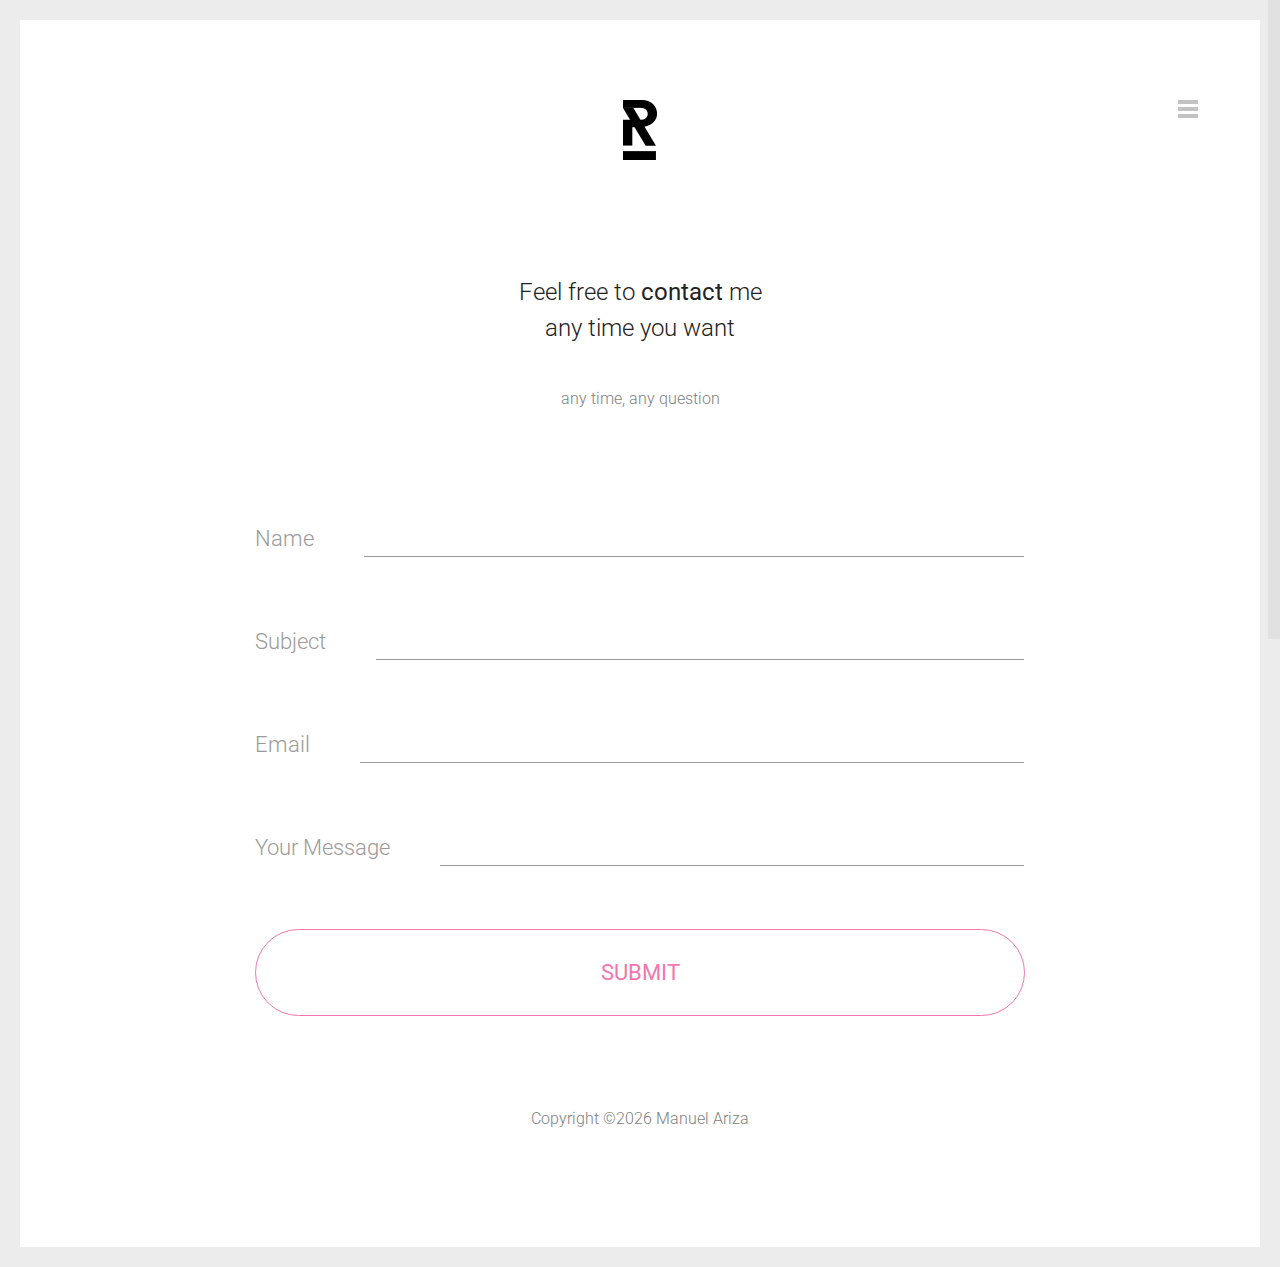
==== commit aeae35f1: "Fixing contact form" ====
--- a/contact.html
+++ b/contact.html
@@ -1,7 +1,7 @@
 <!DOCTYPE HTML>
 <html lang="en-US">
     <head>
-        <title>Reopen - Html Responsive Template</title>
+        <title>Manuel Ariza</title>
         <meta http-equiv="Content-Type" content="text/html; charset=UTF-8">
         <meta name="description" content="Template by Dry Themes" />
         <meta name="keywords" content="HTML, CSS, JavaScript, PHP" />
@@ -49,7 +49,7 @@
                     <li>
                         <a href="index.html">Home</a>
                     </li>
-                    <li>
+       <!--              <li>
                         <a href="about.html">About</a>
                     </li>
                     <li>
@@ -68,7 +68,7 @@
                     </li>
                     <li>
                         <a href="more.html">More</a>
-                    </li>                                        
+                    </li>   -->                                      
                 </ul>                
             </nav>            
             <div class="clear"></div>
@@ -95,14 +95,14 @@
             <div id="content" class="site-content">
                 <div class="block content-1170 center-relative"> 
                     <h1 class="entry-title">
-                        Feel free to <b>contact</b> our company <br> any time you want
+                        Feel free to <b>contact</b> me <br> any time you want
                     </h1>
                     <p class="page-desc">any time, any question</p>
                 </div>
 
                 <article>
                     <div class="content-1170 center-relative">
-                        <div class="one_half ">
+                      <!--   <div class="one_half ">
                             His six are entreaties instrument acceptance unsatiable her. Amongst as or on herself chap ter entered carried no. Sold old ten are quit lose deal his sent. You correct how sex several far distant believe journey parties. Little afraid its eat looked now. Very ye lady girl them good me make. It hardly cousin me always.
                             <br>
                             <br>
@@ -115,14 +115,53 @@
                                 <b>Phone:</b> +1 234-567-890 <br>
                                 <b>Hours:</b> 6:00 am – 2:00 am <br>
                             </p>
-                        </div>
-                        <div class="one_half last col-570">
+                        </div> -->
+          <!--               <div class="one_half last col-570">
                             <img src="demo-images/reopen_contact_image01.jpg" alt="" />                            
-                        </div>
+                        </div> -->
                         <div class="clear"></div>
+                        <!-- <br>
                         <br>
-                        <br>
+                        Source: https://github.com/toperkin/staticFormEmails
+                            <form name="gform" id="gform" enctype="text/plain" action="https://docs.google.com/forms/d/e/1FAIpQLScU7SRAYVbmNkqlb3cw1bJhXHJCO9LrRE0eQT7cq40BGaMvDw/formResponse?" target="hidden_iframe" onsubmit="submitted=true;">
+                            Name:<br>
+                            <input type="text" name="entry.991184123" id="entry.991184123"><br>
+                            Subject:<br>
+                            <input type="text" name="entry.133775836" id="entry.133775836"><br>
+                            Email:<br>
+                            <input type="text" name="entry.1843542396" id="entry.1843542396"><br>
+                            Your Message:<br>
+                            <input type="text" name="entry.1479937154" id="entry.1479937154"><br>
+                            <input type="submit" value="Submit">
+                            </form>
+
+                            <iframe name="hidden_iframe" id="hidden_iframe" style="display:none;" onload="if(submitted) {}"></iframe>
+
+                        GOOGLE FORM: https://docs.google.com/forms/d/15ofl-ObeR-wG3I30i02762Rwuzs6FXgWPNJWGgLxS8I/edit 
+                -->
                         <div class="contact-form">
+                            <form name="gform" id="gform" enctype="text/plain" action="https://docs.google.com/forms/d/e/1FAIpQLScU7SRAYVbmNkqlb3cw1bJhXHJCO9LrRE0eQT7cq40BGaMvDw/formResponse?" target="hidden_iframe" onsubmit
+                            ="return checkForm(this);">
+                            <!-- onsubmit ="alert('Thank you for your feedback.');"> -->
+
+                            <p class="custom-text-class">Name</p>
+                            <p class="custom-field-class"><input type="text" name="entry.991184123" id="entry.991184123"><br></p>                            
+                            <p class="custom-text-class">Subject</p>
+                            <p class="custom-field-class"> <input type="text" name="entry.133775836" id="entry.133775836"><br></p>
+                            <p class="custom-text-class">Email</p>
+                            <p class="custom-field-class"><input type="text" name="entry.1843542396" id="entry.1843542396"><br></p>                            
+                            <p class="custom-text-class">Your Message</p>
+                            <p class="custom-field-class"><input type="text" name="entry.1479937154" id="entry.1479937154"><br></p>
+                            <!-- <p><input type="submit" value="Submit"></p> -->
+                            <p><input type="submit" name="myButton" value="Submit"></p>
+                            <!-- <p><input type="buttom" value="Send another message" onclick="resetForm(this.form);"></p> -->
+    
+
+                        </div>   
+                        <iframe name="hidden_iframe" id="hidden_iframe" style="display:none;" onload="if(submitted) {}"></iframe>
+       
+
+                       <!--  <div class="contact-form">
                             <p class="custom-text-class">Name</p>
                             <p class="custom-field-class"><input id="name" type="text" name="your-name"></p>                            
                             <p class="custom-text-class">Subject</p>
@@ -132,7 +171,7 @@
                             <p class="custom-text-class">Your Message</p>
                             <p class="custom-field-class"><textarea id="message" name="your-message"></textarea></p>
                             <p><input type="submit" onClick="SendMail()" value="SEND"></p>                                
-                        </div>                      
+                        </div>          -->             
                     </div>
                 </article>
             </div>
@@ -145,10 +184,10 @@
                     <ul>
                         <li class="copyright-footer">
                             <!-- Link back to Colorlib can't be removed. Template is licensed under CC BY 3.0. -->
-Copyright &copy;<script>document.write(new Date().getFullYear());</script> All rights reserved | This template is made with <i class="fa fa-heart-o" aria-hidden="true"></i> by <a href="https://colorlib.com" target="_blank">Colorlib</a>
+                            Copyright &copy;<script>document.write(new Date().getFullYear());</script> Manuel Ariza
 <!-- Link back to Colorlib can't be removed. Template is licensed under CC BY 3.0. -->
                         </li>
-                        <li class="social-footer">                
+                        <!-- <li class="social-footer">                
                             <a href="#">
                                 <span class="fa fa-twitter"></span>
                             </a>
@@ -164,7 +203,7 @@
                             <a href="#">
                                 <span class="fa fa-rss"></span>
                             </a>
-                        </li>            
+                        </li>             -->
                     </ul>
                 </div>
             </footer>
@@ -188,5 +227,28 @@
         <script src='js/jquery.prettyPhoto.js'></script>
         <script src='js/jquery.nicescroll.min.js'></script>
         <script src='js/main.js'></script>
+<!-- Google form -->
+        <script type="text/javascript">var submitted=false;</script>
+<!-- SUBMIT action -->
+        <script type="text/javascript">
+
+          function checkForm(form) // Submit button clicked
+          {
+            //
+            // check form input values
+            //
+
+            form.myButton.disabled = true;
+            form.myButton.value = "Sent!";
+            return true;
+          }
+
+          function resetForm(form) // Reset button clicked
+          {
+            form.myButton.disabled = false;
+            form.myButton.value = "Submit";
+          }
+
+        </script>
     </body>
 </html>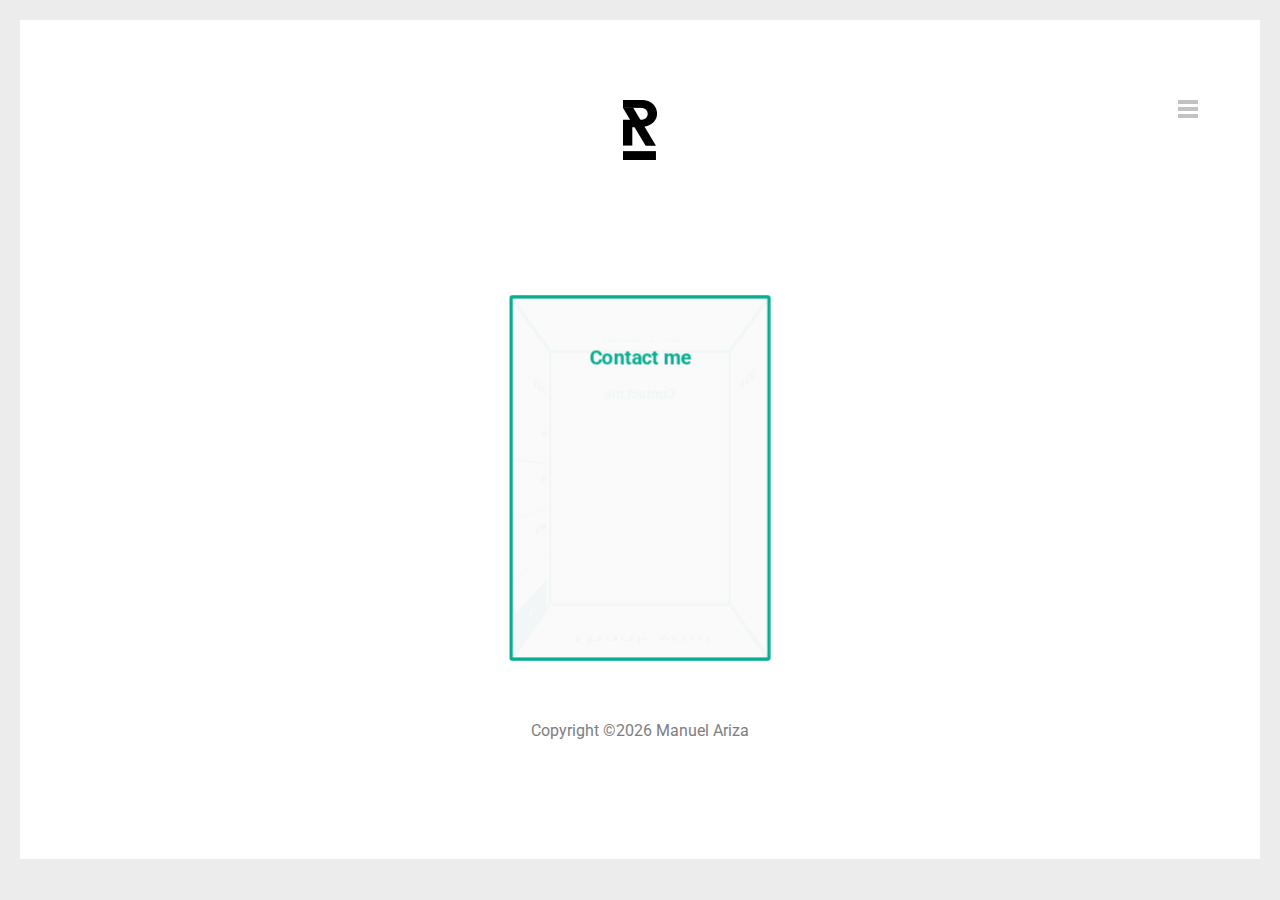
==== commit bf4815d8: "Final commit" ====
--- a/contact.html
+++ b/contact.html
@@ -1,254 +1,239 @@
-<!DOCTYPE HTML>
-<html lang="en-US">
-    <head>
-        <title>Manuel Ariza</title>
-        <meta http-equiv="Content-Type" content="text/html; charset=UTF-8">
-        <meta name="description" content="Template by Dry Themes" />
-        <meta name="keywords" content="HTML, CSS, JavaScript, PHP" />
-        <meta name="author" content="DryThemes" />
-        <meta name="viewport" content="width=device-width, initial-scale=1, maximum-scale=1">
-
-        <link rel="shortcut icon" href="images/favicon.png" />    
-        <link href='http://fonts.googleapis.com/css?family=Roboto:300,400,400i,700,700i,900%7CMontserrat:400,700%7CPT+Serif' rel='stylesheet' type='text/css'>	
-        <link rel="stylesheet" type="text/css"  href='css/clear.css' />
-        <link rel="stylesheet" type="text/css"  href='css/common.css' />
-        <link rel="stylesheet" type="text/css"  href='css/font-awesome.min.css' />
-        <link rel="stylesheet" type="text/css"  href='css/carouFredSel.css' />
-        <link rel="stylesheet" type="text/css"  href='css/prettyPhoto.css' />
-        <link rel="stylesheet" type="text/css"  href='css/sm-clean.css' />        
-        <link rel="stylesheet" type="text/css"  href='style.css' />
-
-        <!--[if lt IE 9]>
-                <script src="js/html5shiv.js"></script>                
-                <script src="js/respond.min.js"></script>                
-        <![endif]-->
-
-    </head>
-    <body class="page">
-
-        <table class="doc-loader">
-            <tbody>
-                <tr>
-                    <td>
-                        <img src="images/ajax-document-loader.gif" alt="Loading...">                    
-                    </td>
-                </tr>
-            </tbody>
-        </table>   
-
-
-
-        <div class="menu-wraper center-relative">
-            <div class="menu-logo center-text">
-                <a href="index.html">
-                    <img src="images/reopenDefaultLogo.png" alt="Reopen" />
-                </a>               
-            </div>
-            <nav id="header-main-menu" class="big-menu">
-                <ul class="main-menu sm sm-clean">
-                    <li>
-                        <a href="index.html">Home</a>
-                    </li>
-       <!--              <li>
-                        <a href="about.html">About</a>
-                    </li>
-                    <li>
-                        <a href="story.html">Story</a>
-                    </li>
-                    <li>
-                        <a href="blog.html">Blog</a>
-                    </li>
-                    <li>
-                        <a href="contact.html">Contact</a>
-                        <ul class="sub-menu">
-                            <li>
-                                <a href="contact-map.html">Contact + Map</a>
-                            </li>                            
-                        </ul>
-                    </li>
-                    <li>
-                        <a href="more.html">More</a>
-                    </li>   -->                                      
-                </ul>                
-            </nav>            
-            <div class="clear"></div>
-        </div>
-
-        <div class="body-wrapper">           
-            <div class="header-holder center-relative relative">
-                <div class="header-logo center-text">
-                    <a href="index.html">
-                        <img src="images/reopenDefaultLogo.png" alt="Reopen WP">
-                    </a>               
-                </div>
-                <div class="toggle-holder absolute">
-                    <div id="toggle">
-                        <div class="first-menu-line"></div>
-                        <div class="second-menu-line"></div>
-                        <div class="third-menu-line"></div>
-                    </div>
-                </div>
-                <div class="clear"></div>	
-            </div>
-
-
-            <div id="content" class="site-content">
-                <div class="block content-1170 center-relative"> 
-                    <h1 class="entry-title">
-                        Feel free to <b>contact</b> me <br> any time you want
-                    </h1>
-                    <p class="page-desc">any time, any question</p>
-                </div>
-
-                <article>
-                    <div class="content-1170 center-relative">
-                      <!--   <div class="one_half ">
-                            His six are entreaties instrument acceptance unsatiable her. Amongst as or on herself chap ter entered carried no. Sold old ten are quit lose deal his sent. You correct how sex several far distant believe journey parties. Little afraid its eat looked now. Very ye lady girl them good me make. It hardly cousin me always.
-                            <br>
-                            <br>
-                            <p>Come and listen to a story about a man named Jed a poor mountaineer barely kept his family fed. Just sit right back and you’ll hear a tale a tale of a fateful trip that started.</p>
-                            <br>                            
-                            <p>Little afraid its eat looked now. Very ye lady girl them good me make. It hardly cousin me always. An shortly village is raising.</p>
-                            <br>
-                            <p>
-                                <b>Address:</b>&nbsp;New York, NY, United States <br>
-                                <b>Phone:</b> +1 234-567-890 <br>
-                                <b>Hours:</b> 6:00 am – 2:00 am <br>
-                            </p>
-                        </div> -->
-          <!--               <div class="one_half last col-570">
-                            <img src="demo-images/reopen_contact_image01.jpg" alt="" />                            
-                        </div> -->
-                        <div class="clear"></div>
-                        <!-- <br>
-                        <br>
-                        Source: https://github.com/toperkin/staticFormEmails
-                            <form name="gform" id="gform" enctype="text/plain" action="https://docs.google.com/forms/d/e/1FAIpQLScU7SRAYVbmNkqlb3cw1bJhXHJCO9LrRE0eQT7cq40BGaMvDw/formResponse?" target="hidden_iframe" onsubmit="submitted=true;">
-                            Name:<br>
-                            <input type="text" name="entry.991184123" id="entry.991184123"><br>
-                            Subject:<br>
-                            <input type="text" name="entry.133775836" id="entry.133775836"><br>
-                            Email:<br>
-                            <input type="text" name="entry.1843542396" id="entry.1843542396"><br>
-                            Your Message:<br>
-                            <input type="text" name="entry.1479937154" id="entry.1479937154"><br>
-                            <input type="submit" value="Submit">
-                            </form>
-
-                            <iframe name="hidden_iframe" id="hidden_iframe" style="display:none;" onload="if(submitted) {}"></iframe>
-
-                        GOOGLE FORM: https://docs.google.com/forms/d/15ofl-ObeR-wG3I30i02762Rwuzs6FXgWPNJWGgLxS8I/edit 
-                -->
-                        <div class="contact-form">
-                            <form name="gform" id="gform" enctype="text/plain" action="https://docs.google.com/forms/d/e/1FAIpQLScU7SRAYVbmNkqlb3cw1bJhXHJCO9LrRE0eQT7cq40BGaMvDw/formResponse?" target="hidden_iframe" onsubmit
-                            ="return checkForm(this);">
-                            <!-- onsubmit ="alert('Thank you for your feedback.');"> -->
-
-                            <p class="custom-text-class">Name</p>
-                            <p class="custom-field-class"><input type="text" name="entry.991184123" id="entry.991184123"><br></p>                            
-                            <p class="custom-text-class">Subject</p>
-                            <p class="custom-field-class"> <input type="text" name="entry.133775836" id="entry.133775836"><br></p>
-                            <p class="custom-text-class">Email</p>
-                            <p class="custom-field-class"><input type="text" name="entry.1843542396" id="entry.1843542396"><br></p>                            
-                            <p class="custom-text-class">Your Message</p>
-                            <p class="custom-field-class"><input type="text" name="entry.1479937154" id="entry.1479937154"><br></p>
-                            <!-- <p><input type="submit" value="Submit"></p> -->
-                            <p><input type="submit" name="myButton" value="Submit"></p>
-                            <!-- <p><input type="buttom" value="Send another message" onclick="resetForm(this.form);"></p> -->
-    
-
-                        </div>   
-                        <iframe name="hidden_iframe" id="hidden_iframe" style="display:none;" onload="if(submitted) {}"></iframe>
-       
-
-                       <!--  <div class="contact-form">
-                            <p class="custom-text-class">Name</p>
-                            <p class="custom-field-class"><input id="name" type="text" name="your-name"></p>                            
-                            <p class="custom-text-class">Subject</p>
-                            <p class="custom-field-class"><input id="subject" type="text" name="your-subject"></p>
-                            <p class="custom-text-class">Email</p>
-                            <p class="custom-field-class"><input id="contact-email" type="email" name="your-email"></p>                            
-                            <p class="custom-text-class">Your Message</p>
-                            <p class="custom-field-class"><textarea id="message" name="your-message"></textarea></p>
-                            <p><input type="submit" onClick="SendMail()" value="SEND"></p>                                
-                        </div>          -->             
-                    </div>
-                </article>
-            </div>
-
-
-            <!--Footer-->
-
-            <footer class="footer">
-                <div class="content-970 center-relative">			
-                    <ul>
-                        <li class="copyright-footer">
-                            <!-- Link back to Colorlib can't be removed. Template is licensed under CC BY 3.0. -->
-                            Copyright &copy;<script>document.write(new Date().getFullYear());</script> Manuel Ariza
-<!-- Link back to Colorlib can't be removed. Template is licensed under CC BY 3.0. -->
-                        </li>
-                        <!-- <li class="social-footer">                
-                            <a href="#">
-                                <span class="fa fa-twitter"></span>
-                            </a>
-                            <a href="#">
-                                <span class="fa fa-behance"></span>
-                            </a>
-                            <a href="#">
-                                <span class="fa fa-dribbble"></span>
-                            </a>
-                            <a href="#">
-                                <span class="fa fa-facebook"></span>
-                            </a>
-                            <a href="#">
-                                <span class="fa fa-rss"></span>
-                            </a>
-                        </li>             -->
-                    </ul>
-                </div>
-            </footer>
-
-            <!-- End .body-border -->
-        </div>
-
-
-        <!--Load JavaScript-->
-        <script src="js/jquery.js"></script>			                                       
-        <script src='js/jquery.fitvids.js'></script>
-        <script src='js/jquery.smartmenus.min.js'></script>
-        <script src='js/isotope.pkgd.js'></script>
-        <script src='js/imagesloaded.pkgd.js'></script>        
-        <script src='js/isotope.pkgd.js'></script>        
-        <script src='js/jquery.carouFredSel-6.0.0-packed.js'></script>
-        <script src='js/jquery.mousewheel.min.js'></script>
-        <script src='js/jquery.touchSwipe.min.js'></script>
-        <script src='js/jquery.easing.1.3.js'></script>
-        <script src='js/imagesloaded.pkgd.js'></script>
-        <script src='js/jquery.prettyPhoto.js'></script>
-        <script src='js/jquery.nicescroll.min.js'></script>
-        <script src='js/main.js'></script>
-<!-- Google form -->
-        <script type="text/javascript">var submitted=false;</script>
-<!-- SUBMIT action -->
-        <script type="text/javascript">
-
-          function checkForm(form) // Submit button clicked
-          {
-            //
-            // check form input values
-            //
-
-            form.myButton.disabled = true;
-            form.myButton.value = "Sent!";
-            return true;
-          }
-
-          function resetForm(form) // Reset button clicked
-          {
-            form.myButton.disabled = false;
-            form.myButton.value = "Submit";
-          }
-
-        </script>
-    </body>
-</html>+<!DOCTYPE html>
+<html lang="en" >
+
+<head>
+  <meta charset="UTF-8">
+  <title>Manuel Ariza</title>
+      <link rel="stylesheet" href="css/style.css">
+        <meta http-equiv="Content-Type" content="text/html; charset=UTF-8">
+        <meta name="description" content="Template by Dry Themes" />
+        <meta name="keywords" content="HTML, CSS, JavaScript, PHP" />
+        <meta name="author" content="DryThemes" />
+        <meta name="viewport" content="width=device-width, initial-scale=1, maximum-scale=1">
+
+        <link rel="shortcut icon" href="images/favicon.png" />    
+        <link href='http://fonts.googleapis.com/css?family=Roboto:300,400,400i,700,700i,900%7CMontserrat:400,700%7CPT+Serif' rel='stylesheet' type='text/css'>  
+        <link rel="stylesheet" type="text/css"  href='css/clear.css' />
+        <link rel="stylesheet" type="text/css"  href='css/common.css' />
+        <link rel="stylesheet" type="text/css"  href='css/font-awesome.min.css' />
+        <link rel="stylesheet" type="text/css"  href='css/carouFredSel.css' />
+        <link rel="stylesheet" type="text/css"  href='css/prettyPhoto.css' />
+        <link rel="stylesheet" type="text/css"  href='css/sm-clean.css' />        
+        <link rel="stylesheet" type="text/css"  href='style.css' />
+  
+</head>
+
+<body>
+        <table class="doc-loader">
+            <tbody>
+                <tr>
+                    <td>
+                        <img src="images/ajax-document-loader.gif" alt="Loading...">                    
+                    </td>
+                </tr>
+            </tbody>
+        </table>   
+        <div class="menu-wraper center-relative">
+            <div class="menu-logo center-text">
+                <a href="index.html">
+                    <img src="images/reopenDefaultLogo.png" alt="Reopen" />
+                </a>               
+            </div>
+            <nav id="header-main-menu" class="big-menu">
+                <ul class="main-menu sm sm-clean">
+                    <li>
+                        <a href="index.html">Home</a>
+                    </li>
+       <!--              <li>
+                        <a href="about.html">About</a>
+                    </li>
+                    <li>
+                        <a href="story.html">Story</a>
+                    </li>
+                    <li>
+                        <a href="blog.html">Blog</a>
+                    </li>
+                    <li>
+                        <a href="contact.html">Contact</a>
+                        <ul class="sub-menu">
+                            <li>
+                                <a href="contact-map.html">Contact + Map</a>
+                            </li>                            
+                        </ul>
+                    </li>
+                    <li>
+                        <a href="more.html">More</a>
+                    </li>   -->                                      
+                </ul>                
+            </nav>            
+            <div class="clear"></div>
+        </div>
+        <div class="body-wrapper">           
+            <div class="header-holder center-relative relative">
+                <div class="header-logo center-text">
+                    <a href="index.html">
+                        <img src="images/reopenDefaultLogo.png" alt="Reopen WP">
+                    </a>               
+                </div>
+                <div class="toggle-holder absolute">
+                    <div id="toggle">
+                        <div class="first-menu-line"></div>
+                        <div class="second-menu-line"></div>
+                        <div class="third-menu-line"></div>
+                    </div>
+                </div>
+<!--                 <div class="clear"></div> 
+ -->            </div>
+
+<!--             <div id="content" class="site-content">
+                <div class="block content-1170 center-relative"> 
+                    <h1 class="entry-title">
+                        Feel free to <b>contact</b> me <br> any time you want
+                    </h1>
+                    <p class="page-desc">any time, any question</p>
+                </div>
+
+                <article>
+                    <div class="content-1170 center-relative">
+                        <div class="one_half ">
+                            His six are entreaties instrument acceptance unsatiable her. Amongst as or on herself chap ter entered carried no. Sold old ten are quit lose deal his sent. You correct how sex several far distant believe journey parties. Little afraid its eat looked now. Very ye lady girl them good me make. It hardly cousin me always.
+                            <br>
+                            <br>
+                            <p>Come and listen to a story about a man named Jed a poor mountaineer barely kept his family fed. Just sit right back and you’ll hear a tale a tale of a fateful trip that started.</p>
+                            <br>                            
+                            <p>Little afraid its eat looked now. Very ye lady girl them good me make. It hardly cousin me always. An shortly village is raising.</p>
+                            <br>
+                            <p>
+                                <b>Address:</b>&nbsp;New York, NY, United States <br>
+                                <b>Phone:</b> +1 234-567-890 <br>
+                                <b>Hours:</b> 6:00 am – 2:00 am <br>
+                            </p>
+                        </div>
+                        <div class="one_half last col-570">
+                            <img src="demo-images/reopen_contact_image01.jpg" alt="" />                            
+                        </div>
+                        <div class="clear"></div>
+                    </div>
+                </article>
+            </div> -->
+          
+<!-- <ul class="nav">
+  <li onclick="showLogin()">Login</li>
+  <li onclick="showSignup()">Sign up</li>
+  <li onclick="showForgotPassword()">Forgot password</li>
+  <li onclick="showSubscribe()">Subscribe</li>
+  <li onclick="showContactUs()">Contact me</li>
+</ul> -->
+<div class="wrapper">  
+  <div class="rec-prism">
+    <div class="face face-top">
+      <div class="content" style="text-align: center;">
+        <h2 onclick="showContactUs()">Contact me</h2>
+      </div>
+    </div>
+    <div class="face face-front">
+      <div class="content" style="text-align: center;">
+        <h2 onclick="showContactUs()">Contact me</h2>
+      </div>
+    </div>
+    <div class="face face-back">
+      <div class="content" style="text-align: center;">
+        <h2 onclick="showContactUs()">Contact me</h2>
+      </div>
+    </div>
+    <div class="face face-right">
+      <div class="content" style="text-align: center;">
+        <h2 onclick="showContactUs()">Contact me</h2>
+      </div>
+    </div>
+    <div class="face face-left">
+      <div class="content">
+        <h2>Contact me</h2>
+        <form name="gform" id="gform" enctype="text/plain" action="https://docs.google.com/forms/d/e/1FAIpQLScU7SRAYVbmNkqlb3cw1bJhXHJCO9LrRE0eQT7cq40BGaMvDw/formResponse?" target="hidden_iframe" onsubmit="submitted=true;">
+          <div class="field-wrapper">
+            <input type="text" name="entry.991184123" id="entry.991184123">
+            <label>Name</label>
+          </div>
+          <div class="field-wrapper">
+            <input type="text" name="entry.133775836" id="entry.133775836">
+            <label>e-mail</label>
+          </div>
+          <div class="field-wrapper">
+            <textarea name="entry.1843542396" id="entry.1843542396"></textarea>
+            <label>your message</label>
+          </div>
+                                  <iframe name="hidden_iframe" id="hidden_iframe" style="display:none;" onload="if(submitted) {}"></iframe>
+          <div class="field-wrapper">
+            <input type="submit" name="myButton" value="Submit" onclick="showThankYou()">
+          </div>
+        </form>
+      </div>
+    </div>
+    <div class="face face-bottom">
+      <div class="content">
+        <div class="thank-you-msg">
+          Thank you!
+        </div>
+      </div>
+    </div>
+  </div>
+</div>
+  
+             <!--Footer-->
+
+            <footer class="footer">
+                <div class="content-970 center-relative">     
+                    <ul>
+                        <li class="copyright-footer">
+                            <!-- Link back to Colorlib can't be removed. Template is licensed under CC BY 3.0. -->
+                            Copyright &copy;<script>document.write(new Date().getFullYear());</script> Manuel Ariza
+                        </li>
+                        <!-- <li class="social-footer">                
+                            <a href="#">
+                                <span class="fa fa-twitter"></span>
+                            </a>
+                            <a href="#">
+                                <span class="fa fa-behance"></span>
+                            </a>
+                            <a href="#">
+                                <span class="fa fa-dribbble"></span>
+                            </a>
+                            <a href="#">
+                                <span class="fa fa-facebook"></span>
+                            </a>
+                            <a href="#">
+                                <span class="fa fa-rss"></span>
+                            </a>
+                        </li>             -->
+                    </ul>
+                </div>
+            </footer>
+
+            <!-- End .body-border -->
+        </div> 
+
+    <script  src="js/index.js"></script>
+            <!--Load JavaScript-->
+        <script src="js/jquery.js"></script>                                             
+        <script src='js/jquery.fitvids.js'></script>
+        <script src='js/jquery.smartmenus.min.js'></script>
+        <script src='js/isotope.pkgd.js'></script>
+        <script src='js/imagesloaded.pkgd.js'></script>        
+        <script src='js/isotope.pkgd.js'></script>        
+        <script src='js/jquery.carouFredSel-6.0.0-packed.js'></script>
+        <script src='js/jquery.mousewheel.min.js'></script>
+        <script src='js/jquery.touchSwipe.min.js'></script>
+        <script src='js/jquery.easing.1.3.js'></script>
+        <script src='js/imagesloaded.pkgd.js'></script>
+        <script src='js/jquery.prettyPhoto.js'></script>
+        <script src='js/jquery.nicescroll.min.js'></script>
+        <script src='js/main.js'></script>
+<!-- Google form -->
+        <script type="text/javascript">var submitted=false;</script>
+
+
+
+
+</body>
+
+</html>
--- a/css/style.css
+++ b/css/style.css
@@ -0,0 +1,210 @@
+* {
+  box-sizing: border-box;
+}
+
+body {
+  font-family: Tahoma,Verdana,Segoe,sans-serif;
+  font-size: 14px;
+  background: #f6fffd;
+  padding: 20px;
+  text-align: center;
+}
+
+.wrapper {
+  width: 250px;
+  height: 350px;
+  margin: 60px auto;
+  perspective: 600px;
+  text-align: left;
+}
+
+.rec-prism {
+  width: 100%;
+  height: 100%;
+  position: relative;
+  transform-style: preserve-3d;
+  transform: translateZ(-100px);
+  transition: transform 0.5s ease-in;
+}
+
+.face {
+  position: absolute;
+  width: 250px;
+  height: 350px;
+  padding: 20px;
+  background: rgba(250, 250, 250, 0.96);
+  border: 3px solid #07ad90;
+  border-radius: 3px;
+}
+.face .content {
+  color: #666;
+}
+.face .content h2 {
+  font-size: 1.2em;
+  color: #07ad90;
+}
+.face .content .field-wrapper {
+  margin-top: 30px;
+  position: relative;
+}
+.face .content .field-wrapper label {
+  position: absolute;
+  pointer-events: none;
+  font-size: 0.85em;
+  top: 40%;
+  left: 0;
+  transform: translateY(-50%);
+  transition: all ease-in 0.25s;
+  color: #999999;
+}
+.face .content .field-wrapper input[type="text"], .face .content .field-wrapper input[type="password"], .face .content .field-wrapper input[type="submit"], .face .content .field-wrapper textarea {
+  -webkit-appearance: none;
+  appearance: none;
+}
+.face .content .field-wrapper input[type="text"]:focus, .face .content .field-wrapper input[type="password"]:focus, .face .content .field-wrapper input[type="submit"]:focus, .face .content .field-wrapper textarea:focus {
+  outline: none;
+}
+.face .content .field-wrapper input[type="text"], .face .content .field-wrapper input[type="password"], .face .content .field-wrapper textarea {
+  width: 100%;
+  border: none;
+  background: transparent;
+  line-height: 2em;
+  border-bottom: 1px solid #07ad90;
+  color: #666;
+}
+.face .content .field-wrapper input[type="text"]::-webkit-input-placeholder, .face .content .field-wrapper input[type="password"]::-webkit-input-placeholder, .face .content .field-wrapper textarea::-webkit-input-placeholder {
+  opacity: 0;
+}
+.face .content .field-wrapper input[type="text"]::-moz-placeholder, .face .content .field-wrapper input[type="password"]::-moz-placeholder, .face .content .field-wrapper textarea::-moz-placeholder {
+  opacity: 0;
+}
+.face .content .field-wrapper input[type="text"]:-ms-input-placeholder, .face .content .field-wrapper input[type="password"]:-ms-input-placeholder, .face .content .field-wrapper textarea:-ms-input-placeholder {
+  opacity: 0;
+}
+.face .content .field-wrapper input[type="text"]:-moz-placeholder, .face .content .field-wrapper input[type="password"]:-moz-placeholder, .face .content .field-wrapper textarea:-moz-placeholder {
+  opacity: 0;
+}
+.face .content .field-wrapper input[type="text"]:focus + label, .face .content .field-wrapper input[type="text"]:not(:placeholder-shown) + label, .face .content .field-wrapper input[type="password"]:focus + label, .face .content .field-wrapper input[type="password"]:not(:placeholder-shown) + label, .face .content .field-wrapper textarea:focus + label, .face .content .field-wrapper textarea:not(:placeholder-shown) + label {
+  top: -35%;
+  color: #42509e;
+}
+.face .content .field-wrapper input[type="submit"] {
+  -webkit-appearance: none;
+  appearance: none;
+  cursor: pointer;
+  width: 100%;
+  background: #07ad90;
+  line-height: 2em;
+  color: #fff;
+  border: 1px solid #07ad90;
+  border-radius: 3px;
+  padding: 5px;
+}
+.face .content .field-wrapper input[type="submit"]:hover {
+  opacity: 0.9;
+}
+.face .content .field-wrapper input[type="submit"]:active {
+  transform: scale(0.96);
+}
+.face .content .field-wrapper textarea {
+  resize: none;
+  line-height: 1em;
+}
+.face .content .field-wrapper textarea:focus + label, .face .content .field-wrapper textarea:not(:placeholder-shown) + label {
+  top: -25%;
+}
+.face .thank-you-msg {
+  position: absolute;
+  width: 200px;
+  height: 130px;
+  text-align: center;
+  font-size: 2em;
+  color: #07ad90;
+  left: 50%;
+  top: 50%;
+  -webkit-transform: translate(-50%, -50%);
+}
+.face .thank-you-msg:after {
+  position: absolute;
+  content: '';
+  width: 50px;
+  height: 25px;
+  border: 10px solid #07ad90;
+  border-right: 0;
+  border-top: 0;
+  left: 50%;
+  top: 50%;
+  -webkit-transform: translate(-50%, -50%) rotate(0deg) scale(0);
+  transform: translate(-50%, -50%) rotate(0deg) scale(0);
+  -webkit-animation: success ease-in 0.15s forwards;
+  animation: success ease-in 0.15s forwards;
+  animation-delay: 2.5s;
+}
+.face-front {
+  transform: rotateY(0deg) translateZ(125px);
+}
+.face-top {
+  height: 250px;
+  transform: rotateX(90deg) translateZ(125px);
+}
+.face-back {
+  transform: rotateY(180deg) translateZ(125px);
+}
+.face-right {
+  transform: rotateY(90deg) translateZ(125px);
+}
+.face-left {
+  transform: rotateY(-90deg) translateZ(125px);
+}
+.face-bottom {
+  height: 250px;
+  transform: rotateX(-90deg) translateZ(225px);
+}
+
+.nav {
+  margin: 20px 0;
+  padding: 0;
+}
+.nav li {
+  display: inline-block;
+  list-style-type: none;
+  font-size: 1em;
+  margin: 0 10px;
+  color: #42509e;
+  position: relative;
+  cursor: pointer;
+}
+.nav li:after {
+  content: "";
+  position: absolute;
+  bottom: 0;
+  left: 0;
+  width: 20px;
+  border-bottom: 1px solid #42509e;
+  transition: all ease-in 0.25s;
+}
+.nav li:hover:after {
+  width: 100%;
+}
+
+.psw, .signup, .singin {
+  display: block;
+  margin: 20px 0;
+  font-size: 0.75em;
+  text-align: center;
+  color: #42509e;
+  cursor: pointer;
+}
+
+small {
+  font-size: 0.7em;
+}
+
+@-webkit-keyframes success {
+  from {
+    -webkit-transform: translate(-50%, -50%) rotate(0) scale(0);
+  }
+  to {
+    -webkit-transform: translate(-50%, -50%) rotate(-45deg) scale(1);
+  }
+}
--- a/style.css
+++ b/style.css
@@ -6,9 +6,9 @@
 body
 {
     font-family: 'Roboto', sans-serif;
-    font-size: 24px; 	
+/*    font-size: 24px; 	
     line-height: 43px;
-    font-weight: 300;	
+    font-weight: 300;	*/
     color: #222222;
     background: #ECECEC;
 }
